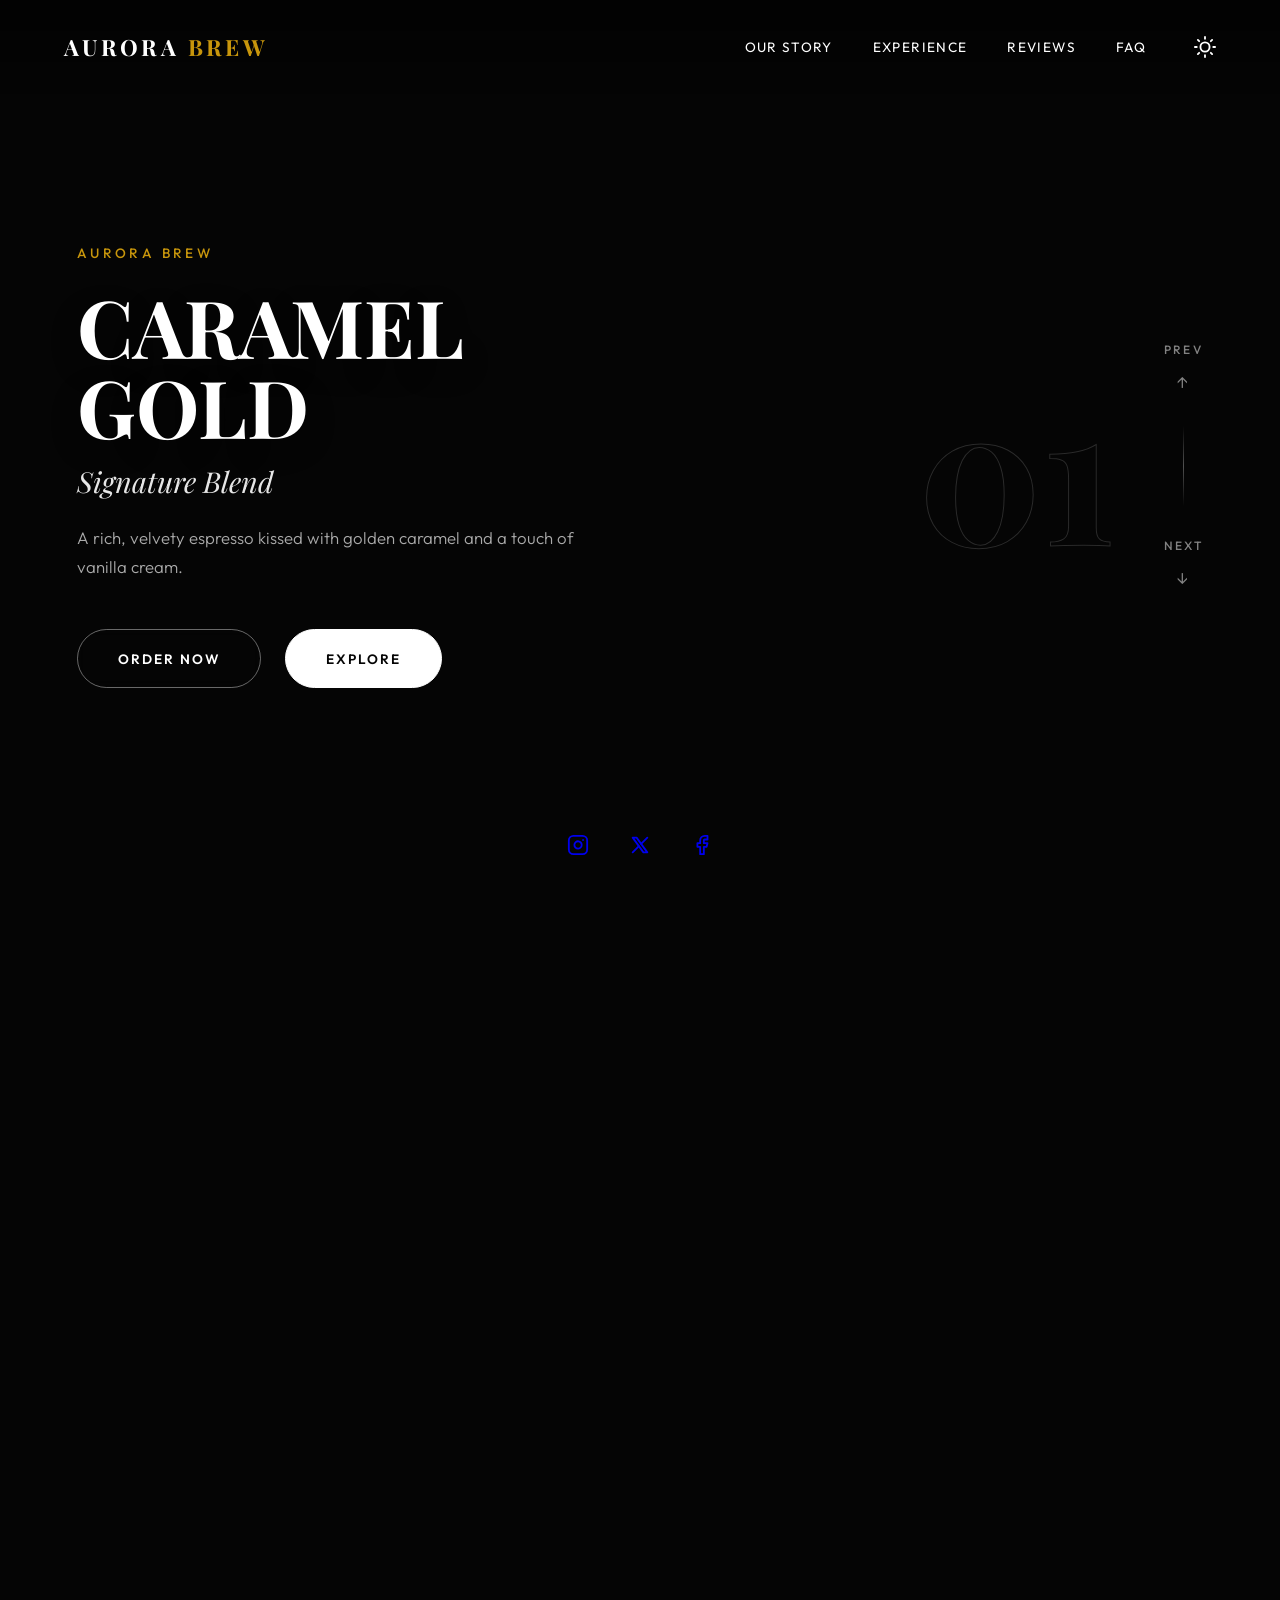
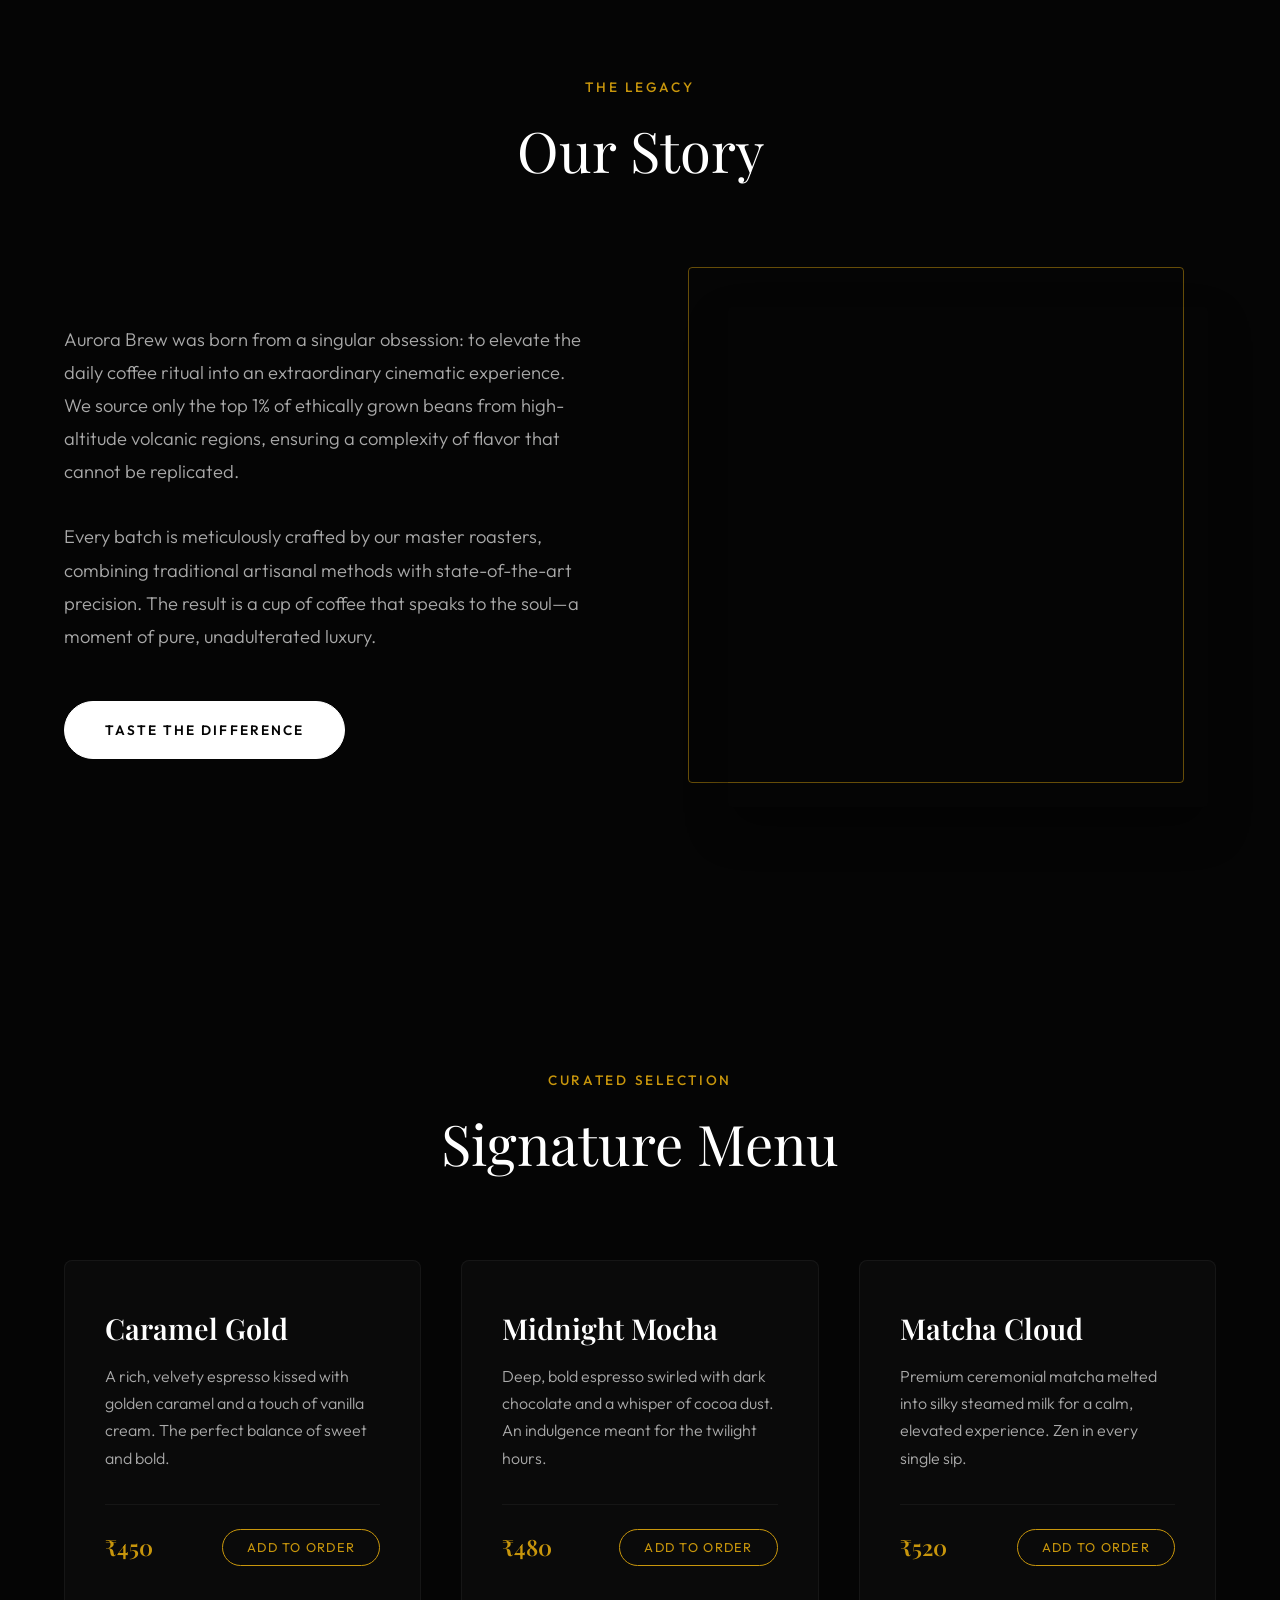
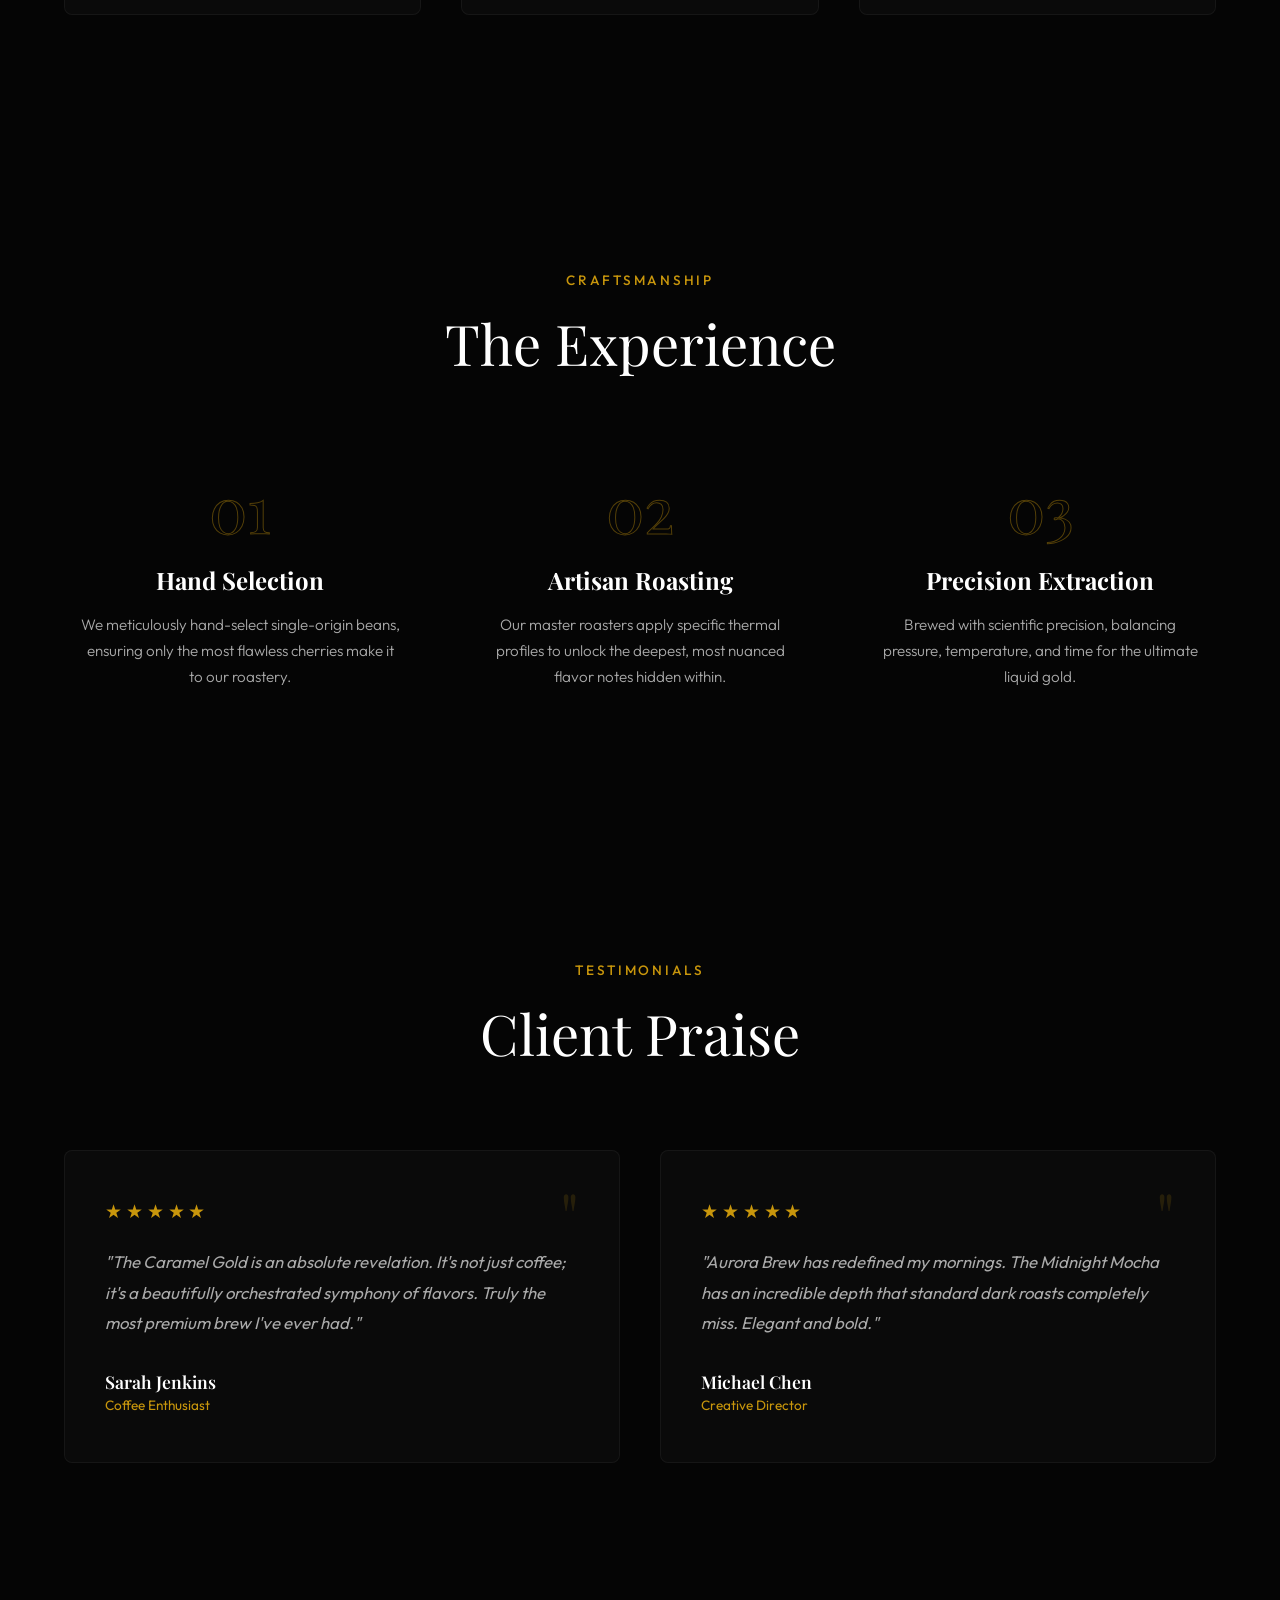
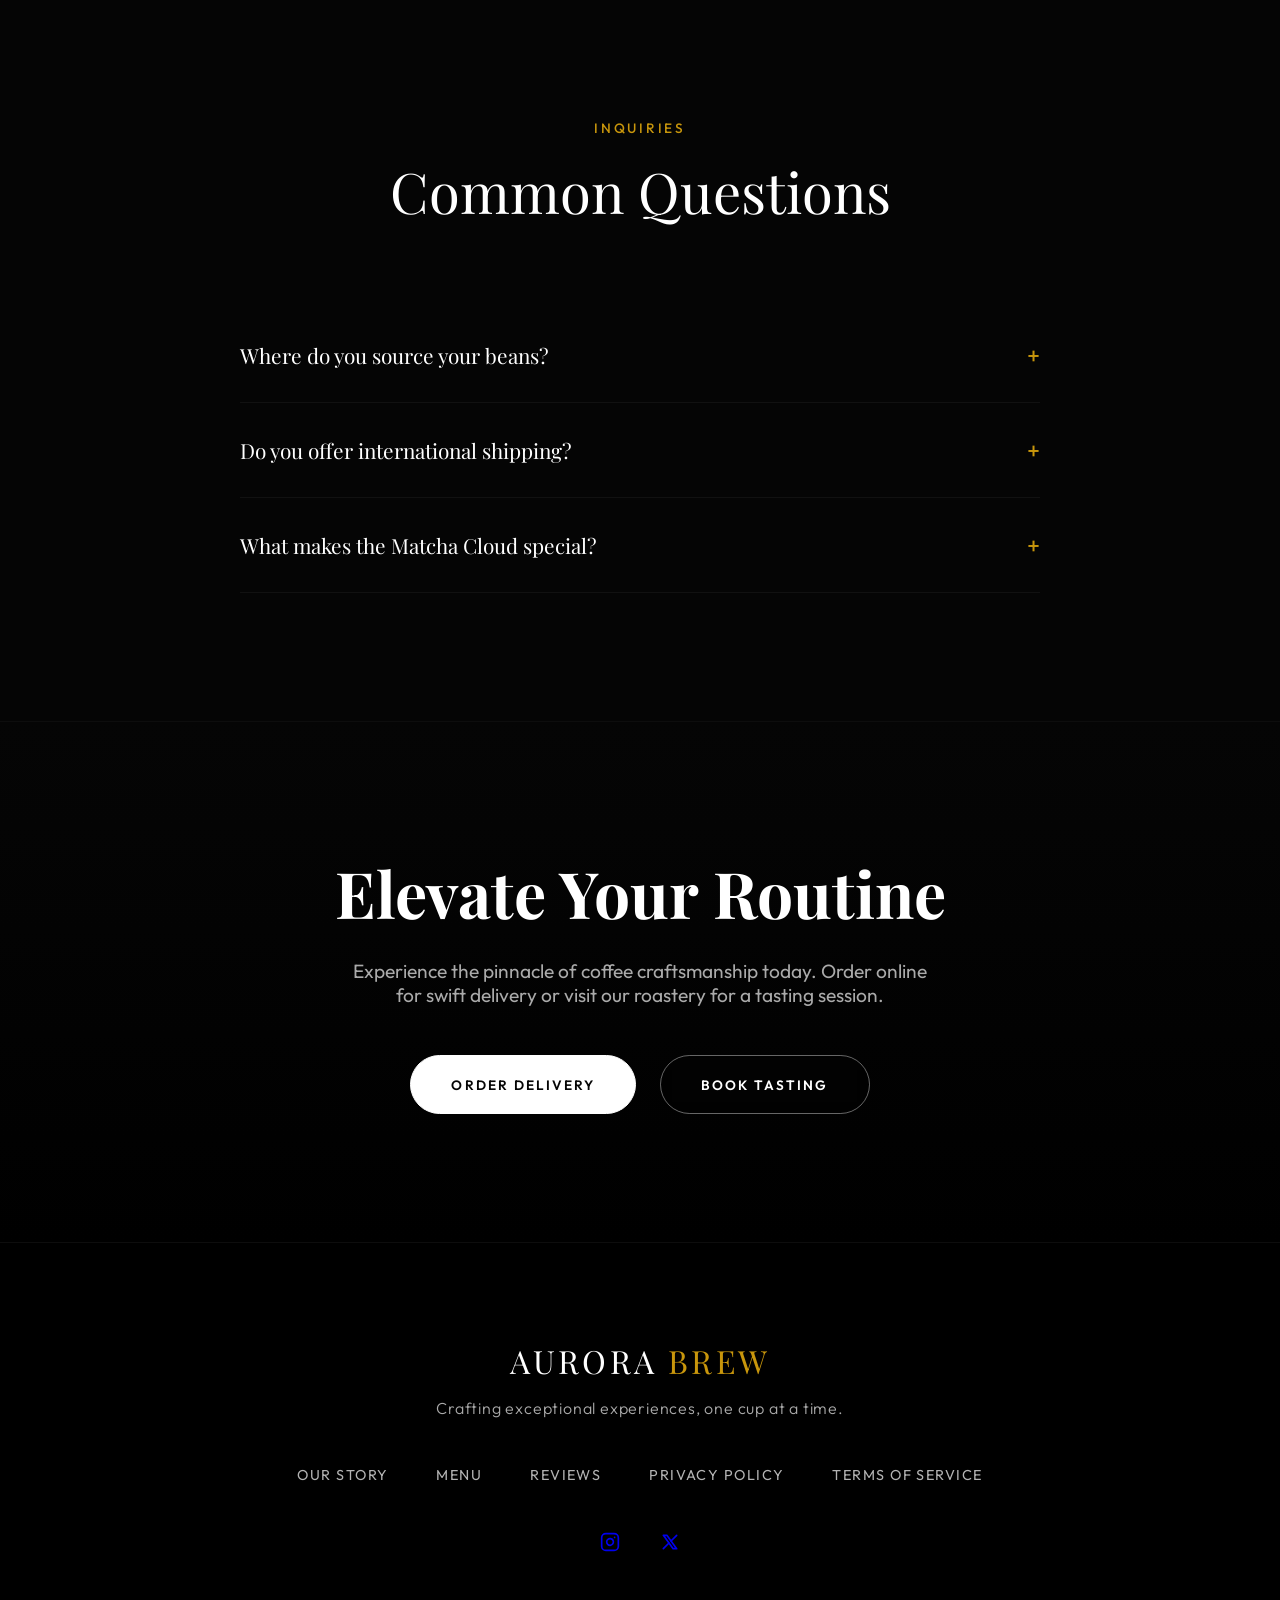
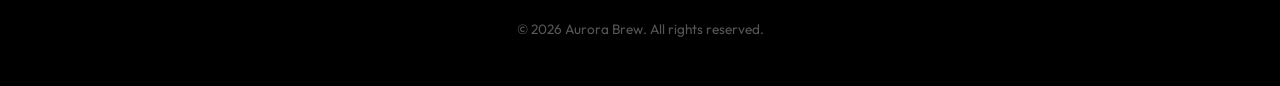
==== index.html @ be86bf13 "Add files via upload" ====
<!DOCTYPE html>
<html lang="en">

<head>
    <meta charset="UTF-8">
    <meta name="viewport" content="width=device-width, initial-scale=1.0">
    <title>Aurora Brew | Premium Coffee Experience</title>
    <!-- Modern Premium Fonts -->
    <link
        href="https://fonts.googleapis.com/css2?family=Outfit:wght@300;400;500;600&family=Playfair+Display:ital,wght@0,400;0,600;0,700;1,400&display=swap"
        rel="stylesheet">

    <style>
        :root {
            --gold: #C8960C;
            --gold-light: #E6B94A;
            --gold-gradient: linear-gradient(135deg, var(--gold-light), var(--gold));
            --bg-dark: #050505;
            --bg-card: #0a0a0a;
            --text-main: #ffffff;
            --text-muted: #aaaaaa;
            --font-heading: 'Playfair Display', serif;
            --font-body: 'Outfit', sans-serif;
            --glass-bg: rgba(10, 10, 10, 0.6);
            --glass-border: rgba(255, 255, 255, 0.05);
        }

        body.light-mode {
            --bg-dark: #fafafa;
            --bg-card: #ffffff;
            --text-main: #111111;
            --text-muted: #555555;
            --glass-bg: rgba(255, 255, 255, 0.8);
            --glass-border: rgba(0, 0, 0, 0.05);
        }

        * {
            margin: 0;
            padding: 0;
            box-sizing: border-box;
        }

        html {
            scroll-behavior: smooth;
        }

        body {
            background-color: var(--bg-dark);
            color: var(--text-main);
            font-family: var(--font-body);
            overflow-x: hidden;
            transition: background-color 0.5s ease, color 0.5s ease;
        }

        ::selection {
            background: var(--gold);
            color: #000;
        }

        /* Preloader */
        #preloader {
            position: fixed;
            inset: 0;
            background: var(--bg-dark);
            z-index: 9999;
            display: flex;
            align-items: center;
            justify-content: center;
            flex-direction: column;
            transition: opacity 0.8s ease, visibility 0.8s;
        }

        #preloader.hide {
            opacity: 0;
            visibility: hidden;
        }

        .loader-brand {
            font-family: var(--font-heading);
            font-size: 2.5rem;
            letter-spacing: 0.2em;
            margin-bottom: 2rem;
            color: var(--text-main);
            text-transform: uppercase;
        }

        .loader-brand span {
            color: var(--gold);
        }

        .loader-bar-container {
            width: 250px;
            height: 2px;
            background: rgba(255, 255, 255, 0.1);
            border-radius: 2px;
            overflow: hidden;
        }

        body.light-mode .loader-bar-container {
            background: rgba(0, 0, 0, 0.1);
        }

        #loader-bar {
            height: 100%;
            width: 0%;
            background: var(--gold-gradient);
            transition: width 0.1s linear;
        }

        #loader-text {
            margin-top: 1.5rem;
            font-size: 0.85rem;
            color: var(--text-muted);
            letter-spacing: 0.1em;
            text-transform: uppercase;
            font-weight: 500;
        }

        /* Navbar */
        .navbar {
            position: fixed;
            top: 0;
            left: 0;
            width: 100%;
            display: flex;
            justify-content: space-between;
            align-items: center;
            padding: 2rem 5%;
            z-index: 100;
            background: linear-gradient(to bottom, rgba(0, 0, 0, 0.6), transparent);
            transition: all 0.4s ease;
        }

        .navbar.scrolled {
            background: var(--glass-bg);
            backdrop-filter: blur(12px);
            -webkit-backdrop-filter: blur(12px);
            padding: 1.2rem 5%;
            border-bottom: 1px solid var(--glass-border);
        }

        .nav-brand {
            font-family: var(--font-heading);
            font-weight: 700;
            font-size: 1.4rem;
            letter-spacing: 0.15em;
            color: var(--text-main);
            text-decoration: none;
        }

        .nav-brand span {
            color: var(--gold);
        }

        .nav-right {
            display: flex;
            align-items: center;
            gap: 3rem;
        }

        .nav-links {
            display: flex;
            gap: 2.5rem;
        }

        .nav-links a {
            color: var(--text-main);
            text-decoration: none;
            font-size: 0.85rem;
            font-weight: 400;
            letter-spacing: 0.1em;
            position: relative;
            text-transform: uppercase;
            transition: color 0.3s ease;
        }

        .nav-links a:hover,
        .nav-links a.active {
            color: var(--gold);
        }

        .nav-links a.active::after {
            content: '';
            position: absolute;
            bottom: -6px;
            left: 0;
            width: 100%;
            height: 1px;
            background: var(--gold);
            transform: scaleX(1);
            transform-origin: left;
        }

        .theme-toggle {
            background: none;
            border: none;
            color: var(--text-main);
            cursor: pointer;
            display: flex;
            align-items: center;
            justify-content: center;
            transition: color 0.3s ease;
        }

        .theme-toggle:hover {
            color: var(--gold);
        }

        /* Hero Section */
        #hero-container {
            height: 350vh;
            position: relative;
        }

        .sticky-hero {
            position: sticky;
            top: 0;
            height: 100vh;
            width: 100vw;
            overflow: hidden;
            background: var(--bg-dark);
        }

        #hero-canvas {
            position: absolute;
            top: 0;
            left: 0;
            width: 100%;
            height: 100%;
            object-fit: cover;
            z-index: 1;
            opacity: 0.8;
            transition: opacity 0.5s ease;
        }

        body.light-mode #hero-canvas {
            opacity: 0.9;
            mix-blend-mode: multiply;
        }

        .hero-overlay {
            position: absolute;
            inset: 0;
            z-index: 2;
            display: flex;
            justify-content: space-between;
            padding: 0 6%;
            pointer-events: none;
        }

        .hero-overlay>* {
            pointer-events: auto;
        }

        /* Hero Text (Left) */
        .hero-left {
            display: flex;
            flex-direction: column;
            justify-content: center;
            max-width: 500px;
            transition: opacity 0.5s ease, transform 0.5s ease;
            margin-top: 2rem;
        }

        .hero-left.fade-out {
            opacity: 0;
            transform: translateX(-20px);
        }

        .brand-small {
            font-family: var(--font-body);
            font-size: 0.85rem;
            font-weight: 500;
            letter-spacing: 0.25em;
            color: var(--gold);
            margin-bottom: 1.5rem;
            text-transform: uppercase;
        }

        .hero-left h1 {
            font-family: var(--font-heading);
            font-size: 5rem;
            font-weight: 700;
            line-height: 1;
            margin: 0 0 1rem 0;
            text-transform: uppercase;
            color: var(--text-main);
            text-shadow: 0 10px 30px rgba(0, 0, 0, 0.3);
        }

        .hero-left h3 {
            font-family: var(--font-heading);
            font-style: italic;
            font-size: 1.8rem;
            font-weight: 400;
            color: var(--text-main);
            opacity: 0.9;
            margin: 0 0 1.5rem 0;
        }

        .hero-left p {
            font-size: 1.05rem;
            line-height: 1.7;
            color: var(--text-muted);
            margin: 0 0 3rem 0;
            font-weight: 300;
        }

        .cta-group {
            display: flex;
            gap: 1.5rem;
        }

        .btn {
            padding: 1.2rem 2.5rem;
            border-radius: 50px;
            font-family: var(--font-body);
            font-weight: 600;
            font-size: 0.85rem;
            letter-spacing: 0.15em;
            cursor: pointer;
            transition: all 0.4s cubic-bezier(0.165, 0.84, 0.44, 1);
            text-transform: uppercase;
            text-decoration: none;
            display: inline-block;
            text-align: center;
        }

        .btn-primary {
            background: transparent;
            color: var(--text-main);
            border: 1px solid rgba(255, 255, 255, 0.4);
            backdrop-filter: blur(5px);
        }

        body.light-mode .btn-primary {
            border-color: rgba(0, 0, 0, 0.4);
        }

        .btn-primary:hover {
            background: var(--text-main);
            color: var(--bg-dark);
            transform: translateY(-3px);
            box-shadow: 0 10px 20px rgba(0, 0, 0, 0.1);
        }

        .btn-secondary {
            background: var(--text-main);
            color: var(--bg-dark);
            border: 1px solid var(--text-main);
        }

        .btn-secondary:hover {
            background: var(--gold);
            color: #fff;
            border-color: var(--gold);
            transform: translateY(-3px);
            box-shadow: 0 10px 20px rgba(200, 150, 12, 0.3);
        }

        /* Hero Navigation (Right) */
        .hero-right {
            display: flex;
            align-items: center;
            gap: 3rem;
            margin-top: 2rem;
        }

        .nav-number {
            font-family: var(--font-heading);
            font-size: 12rem;
            font-weight: 700;
            color: transparent;
            -webkit-text-stroke: 1px rgba(255, 255, 255, 0.15);
            transition: opacity 0.5s ease, transform 0.5s ease;
            line-height: 1;
        }

        body.light-mode .nav-number {
            -webkit-text-stroke: 1px rgba(0, 0, 0, 0.1);
        }

        .nav-number.fade-out {
            opacity: 0;
            transform: translateY(-20px);
        }

        .nav-controls {
            display: flex;
            flex-direction: column;
            align-items: center;
            gap: 2rem;
            position: relative;
        }

        .nav-btn {
            background: transparent;
            border: none;
            color: var(--text-main);
            font-family: var(--font-body);
            font-size: 0.75rem;
            font-weight: 500;
            letter-spacing: 0.2em;
            cursor: pointer;
            display: flex;
            flex-direction: column;
            align-items: center;
            gap: 0.8rem;
            transition: all 0.3s;
            opacity: 0.5;
            text-transform: uppercase;
        }

        .nav-btn:hover {
            color: var(--gold);
            opacity: 1;
            transform: scale(1.05);
        }

        .nav-btn span {
            font-size: 1.2rem;
            font-weight: 300;
        }

        .nav-divider {
            width: 1px;
            height: 80px;
            background: linear-gradient(to bottom, transparent, rgba(255, 255, 255, 0.3), transparent);
        }

        body.light-mode .nav-divider {
            background: linear-gradient(to bottom, transparent, rgba(0, 0, 0, 0.2), transparent);
        }

        #variant-loader {
            position: absolute;
            right: -40px;
            top: 50%;
            transform: translateY(-50%);
            display: none;
        }

        .spinner {
            width: 18px;
            height: 18px;
            border: 2px solid rgba(200, 150, 12, 0.2);
            border-top-color: var(--gold);
            border-radius: 50%;
            animation: spin 0.8s linear infinite;
        }

        @keyframes spin {
            100% {
                transform: rotate(360deg);
            }
        }

        /* Social Icons (Bottom) */
        .hero-bottom {
            position: absolute;
            bottom: 2.5rem;
            left: 50%;
            transform: translateX(-50%);
            display: flex;
            gap: 2.5rem;
        }

        .social-icons a {
            color: var(--text-main);
            opacity: 0.4;
            transition: all 0.3s ease;
            display: flex;
            align-items: center;
            justify-content: center;
        }

        .social-icons a:hover {
            color: var(--gold);
            opacity: 1;
            transform: translateY(-3px);
        }

        /* Below Hero Sections */
        .section {
            padding: 8rem 5%;
            max-width: 1400px;
            margin: 0 auto;
            position: relative;
        }

        .section-header {
            text-align: center;
            margin-bottom: 5rem;
        }

        .section-subtitle {
            font-size: 0.85rem;
            color: var(--gold);
            letter-spacing: 0.2em;
            text-transform: uppercase;
            margin-bottom: 1rem;
            font-weight: 500;
        }

        .section-title {
            font-family: var(--font-heading);
            font-size: 3.5rem;
            color: var(--text-main);
            font-weight: 400;
        }

        /* Animations */
        .animate-up {
            opacity: 0;
            transform: translateY(40px);
            transition: opacity 0.8s cubic-bezier(0.165, 0.84, 0.44, 1), transform 0.8s cubic-bezier(0.165, 0.84, 0.44, 1);
        }

        .animate-up.visible {
            opacity: 1;
            transform: translateY(0);
        }

        .delay-1 {
            transition-delay: 0.1s;
        }

        .delay-2 {
            transition-delay: 0.2s;
        }

        .delay-3 {
            transition-delay: 0.3s;
        }

        /* Our Story */
        .story-container {
            display: grid;
            grid-template-columns: 1fr 1fr;
            gap: 6rem;
            align-items: center;
        }

        .story-text p {
            font-size: 1.15rem;
            line-height: 1.8;
            color: var(--text-muted);
            margin-bottom: 2rem;
            font-weight: 300;
        }

        .story-image-wrap {
            position: relative;
            border-radius: 4px;
            padding: 1.5rem;
        }

        .story-image-wrap::before {
            content: '';
            position: absolute;
            top: 0;
            left: 0;
            right: 2rem;
            bottom: 2rem;
            border: 1px solid var(--gold);
            border-radius: 4px;
            z-index: 0;
            opacity: 0.5;
        }

        .story-image {
            width: 100%;
            height: 500px;
            background: url('https://images.unsplash.com/photo-1497935586351-b67a49e012bf?ixlib=rb-4.0.3&auto=format&fit=crop&w=800&q=80') center/cover;
            border-radius: 4px;
            position: relative;
            z-index: 1;
            box-shadow: 0 20px 40px rgba(0, 0, 0, 0.4);
            transform: translate(1rem, 1rem);
        }

        /* Signature Menu */
        .menu-grid {
            display: grid;
            grid-template-columns: repeat(auto-fit, minmax(350px, 1fr));
            gap: 2.5rem;
        }

        .menu-card {
            background: var(--bg-card);
            padding: 3rem 2.5rem;
            border-radius: 8px;
            border: 1px solid var(--glass-border);
            transition: all 0.4s ease;
            position: relative;
            overflow: hidden;
        }

        .menu-card::before {
            content: '';
            position: absolute;
            top: 0;
            left: 0;
            width: 100%;
            height: 3px;
            background: var(--gold-gradient);
            transform: scaleX(0);
            transform-origin: left;
            transition: transform 0.4s ease;
        }

        .menu-card:hover {
            transform: translateY(-10px);
            box-shadow: 0 20px 40px rgba(0, 0, 0, 0.2);
            border-color: rgba(200, 150, 12, 0.2);
        }

        body.light-mode .menu-card:hover {
            box-shadow: 0 20px 40px rgba(0, 0, 0, 0.05);
        }

        .menu-card:hover::before {
            transform: scaleX(1);
        }

        .menu-name {
            font-family: var(--font-heading);
            font-size: 1.8rem;
            color: var(--text-main);
            margin-bottom: 1rem;
            font-weight: 600;
        }

        .menu-desc {
            font-size: 1rem;
            color: var(--text-muted);
            margin-bottom: 2rem;
            line-height: 1.7;
            font-weight: 300;
        }

        .menu-bottom {
            display: flex;
            justify-content: space-between;
            align-items: center;
            border-top: 1px solid var(--glass-border);
            padding-top: 1.5rem;
        }

        .menu-price {
            color: var(--gold);
            font-weight: 600;
            font-size: 1.4rem;
            font-family: var(--font-heading);
        }

        .btn-sm {
            background: transparent;
            border: 1px solid var(--gold);
            color: var(--gold);
            padding: 0.6rem 1.5rem;
            border-radius: 50px;
            cursor: pointer;
            transition: all 0.3s;
            font-family: var(--font-body);
            font-size: 0.8rem;
            text-transform: uppercase;
            letter-spacing: 0.1em;
        }

        .btn-sm:hover {
            background: var(--gold);
            color: #fff;
        }

        /* The Experience */
        .process-steps {
            display: grid;
            grid-template-columns: repeat(3, 1fr);
            gap: 3rem;
            position: relative;
        }

        .process-steps::after {
            content: '';
            position: absolute;
            top: 3rem;
            left: 10%;
            right: 10%;
            height: 1px;
            background: dashed 1px var(--glass-border);
            z-index: 0;
        }

        .step {
            text-align: center;
            position: relative;
            z-index: 1;
            background: var(--bg-dark);
            padding: 1rem;
        }

        .step-number {
            font-family: var(--font-heading);
            font-size: 4rem;
            color: transparent;
            -webkit-text-stroke: 1px var(--gold);
            opacity: 0.4;
            margin-bottom: 1.5rem;
            line-height: 1;
        }

        .step-title {
            font-family: var(--font-heading);
            font-size: 1.5rem;
            margin-bottom: 1rem;
            color: var(--text-main);
        }

        .step-desc {
            color: var(--text-muted);
            line-height: 1.7;
            font-size: 0.95rem;
            font-weight: 300;
        }

        /* Reviews */
        .reviews-grid {
            display: grid;
            grid-template-columns: repeat(auto-fit, minmax(300px, 1fr));
            gap: 2.5rem;
        }

        .review-card {
            background: var(--bg-card);
            padding: 3rem 2.5rem;
            border-radius: 8px;
            border: 1px solid var(--glass-border);
            position: relative;
        }

        .quote-icon {
            position: absolute;
            top: 2rem;
            right: 2.5rem;
            font-family: var(--font-heading);
            font-size: 4rem;
            color: var(--gold);
            opacity: 0.15;
            line-height: 1;
        }

        .stars {
            color: var(--gold);
            margin-bottom: 1.5rem;
            font-size: 1.2rem;
            letter-spacing: 0.2em;
        }

        .review-text {
            font-style: italic;
            color: var(--text-muted);
            margin-bottom: 2rem;
            line-height: 1.8;
            font-size: 1.05rem;
        }

        .review-author {
            font-family: var(--font-heading);
            font-weight: 600;
            font-size: 1.1rem;
            color: var(--text-main);
        }

        .review-role {
            font-size: 0.85rem;
            color: var(--gold);
            margin-top: 0.2rem;
        }

        /* FAQ */
        .faq-container {
            max-width: 800px;
            margin: 0 auto;
        }

        .faq-item {
            border-bottom: 1px solid var(--glass-border);
            padding: 2rem 0;
        }

        .faq-q {
            font-family: var(--font-heading);
            font-weight: 400;
            font-size: 1.3rem;
            cursor: pointer;
            display: flex;
            justify-content: space-between;
            align-items: center;
            color: var(--text-main);
            transition: color 0.3s;
        }

        .faq-q:hover {
            color: var(--gold);
        }

        .faq-q::after {
            content: '+';
            color: var(--gold);
            font-size: 1.5rem;
            font-family: var(--font-body);
            transition: transform 0.3s ease;
        }

        .faq-item.active .faq-q::after {
            transform: rotate(45deg);
        }

        .faq-a {
            color: var(--text-muted);
            line-height: 1.8;
            margin-top: 1.5rem;
            font-weight: 300;
            display: none;
            font-size: 1.05rem;
        }

        /* Final CTA */
        .final-cta {
            text-align: center;
            padding: 8rem 5%;
            background: linear-gradient(to bottom, var(--bg-dark), #000000);
            border-top: 1px solid var(--glass-border);
        }

        body.light-mode .final-cta {
            background: linear-gradient(to bottom, var(--bg-dark), #ebebeb);
        }

        .final-cta h2 {
            font-family: var(--font-heading);
            font-size: 4rem;
            margin-bottom: 1.5rem;
            color: var(--text-main);
        }

        .final-cta p {
            color: var(--text-muted);
            font-size: 1.2rem;
            margin-bottom: 3rem;
            max-width: 600px;
            margin-left: auto;
            margin-right: auto;
        }

        /* Footer */
        footer {
            background: #000000;
            padding: 6rem 5% 3rem;
            text-align: center;
            border-top: 1px solid var(--glass-border);
        }

        body.light-mode footer {
            background: #ffffff;
        }

        .footer-logo {
            font-family: var(--font-heading);
            font-size: 2rem;
            color: var(--text-main);
            margin-bottom: 1rem;
            letter-spacing: 0.1em;
            text-transform: uppercase;
        }

        .footer-logo span {
            color: var(--gold);
        }

        .footer-tagline {
            color: var(--text-muted);
            margin-bottom: 3rem;
            font-weight: 300;
            letter-spacing: 0.05em;
        }

        .footer-links {
            display: flex;
            justify-content: center;
            gap: 3rem;
            margin-bottom: 3rem;
            flex-wrap: wrap;
        }

        .footer-links a {
            color: var(--text-main);
            text-decoration: none;
            font-size: 0.9rem;
            opacity: 0.7;
            transition: all 0.3s;
            text-transform: uppercase;
            letter-spacing: 0.1em;
        }

        .footer-links a:hover {
            opacity: 1;
            color: var(--gold);
        }

        .copyright {
            color: var(--text-muted);
            font-size: 0.85rem;
            margin-top: 4rem;
            opacity: 0.5;
        }

        /* Mobile Responsive */
        @media (max-width: 1024px) {
            .hero-left h1 {
                font-size: 4rem;
            }

            .nav-number {
                font-size: 8rem;
            }

            .story-container {
                gap: 3rem;
            }

            .process-steps {
                grid-template-columns: 1fr;
                gap: 4rem;
            }

            .process-steps::after {
                display: none;
            }
        }

        @media (max-width: 768px) {
            .navbar {
                padding: 1.5rem 5%;
            }

            .nav-links {
                display: none;
            }

            .hero-overlay {
                flex-direction: column;
                justify-content: center;
                padding-top: 5rem;
            }

            .hero-left {
                margin-top: 0;
                text-align: center;
                align-items: center;
            }

            .hero-left h1 {
                font-size: 3rem;
            }

            .hero-left h3 {
                font-size: 1.4rem;
            }

            .hero-right {
                position: absolute;
                right: 5%;
                top: 50%;
                transform: translateY(-50%);
                flex-direction: column;
                gap: 1rem;
            }

            .nav-number {
                font-size: 4rem;
            }

            .nav-divider {
                height: 40px;
            }

            .hero-bottom {
                display: none;
            }

            /* Hide social on hero mobile for space */

            .section {
                padding: 5rem 5%;
            }

            .section-title {
                font-size: 2.5rem;
            }

            .story-container {
                grid-template-columns: 1fr;
            }

            .story-image {
                height: 350px;
            }

            .final-cta h2 {
                font-size: 2.5rem;
            }
        }
    </style>
</head>

<body>

    <!-- Preloader -->
    <div id="preloader">
        <h1 class="loader-brand">AURORA <span>BREW</span></h1>
        <div class="loader-bar-container">
            <div id="loader-bar"></div>
        </div>
        <div id="loader-text">Loading 0%</div>
    </div>

    <!-- Navbar -->
    <nav class="navbar">
        <a href="#" class="nav-brand">AURORA <span>BREW</span></a>
        <div class="nav-right">
            <div class="nav-links">
                <a href="#story">Our Story</a>
                <a href="#menu">Experience</a>
                <a href="#reviews">Reviews</a>
                <a href="#faq">FAQ</a>
            </div>
            <button id="theme-toggle" class="theme-toggle" aria-label="Toggle Theme">
                <!-- Sun Icon Default -->
                <svg viewBox="0 0 24 24" width="22" height="22" stroke="currentColor" stroke-width="2" fill="none"
                    stroke-linecap="round" stroke-linejoin="round">
                    <circle cx="12" cy="12" r="5"></circle>
                    <line x1="12" y1="1" x2="12" y2="3"></line>
                    <line x1="12" y1="21" x2="12" y2="23"></line>
                    <line x1="4.22" y1="4.22" x2="5.64" y2="5.64"></line>
                    <line x1="18.36" y1="18.36" x2="19.78" y2="19.78"></line>
                    <line x1="1" y1="12" x2="3" y2="12"></line>
                    <line x1="21" y1="12" x2="23" y2="12"></line>
                    <line x1="4.22" y1="19.78" x2="5.64" y2="18.36"></line>
                    <line x1="18.36" y1="5.64" x2="19.78" y2="4.22"></line>
                </svg>
            </button>
        </div>
    </nav>

    <!-- Hero Section -->
    <section id="hero-container">
        <div class="sticky-hero">
            <canvas id="hero-canvas"></canvas>

            <div class="hero-overlay">
                <!-- Left Side Content -->
                <div class="hero-left">
                    <div class="brand-small">Aurora Brew</div>
                    <h1 id="variant-name">CARAMEL GOLD</h1>
                    <h3 id="variant-subtitle">Signature Blend</h3>
                    <p id="variant-desc">A rich, velvety espresso kissed with golden caramel and a touch of vanilla
                        cream.</p>
                    <div class="cta-group">
                        <a href="#menu" class="btn btn-primary">Order Now</a>
                        <a href="#story" class="btn btn-secondary">Explore</a>
                    </div>
                </div>

                <!-- Right Side Navigation -->
                <div class="hero-right">
                    <div class="nav-number" id="variant-number">01</div>
                    <div class="nav-controls">
                        <button id="prev-btn" class="nav-btn">PREV <span>↑</span></button>
                        <div class="nav-divider"></div>
                        <button id="next-btn" class="nav-btn">NEXT <span>↓</span></button>

                        <div id="variant-loader">
                            <div class="spinner"></div>
                        </div>
                    </div>
                </div>

                <!-- Bottom Social Icons -->
                <div class="hero-bottom">
                    <a href="#" aria-label="Instagram">
                        <svg viewBox="0 0 24 24" width="22" height="22" stroke="currentColor" stroke-width="2"
                            fill="none" stroke-linecap="round" stroke-linejoin="round">
                            <rect x="2" y="2" width="20" height="20" rx="5" ry="5"></rect>
                            <path d="M16 11.37A4 4 0 1 1 12.63 8 4 4 0 0 1 16 11.37z"></path>
                            <line x1="17.5" y1="6.5" x2="17.51" y2="6.5"></line>
                        </svg>
                    </a>
                    <a href="#" aria-label="X (Twitter)">
                        <svg viewBox="0 0 24 24" width="22" height="22" stroke="currentColor" stroke-width="2"
                            fill="none" stroke-linecap="round" stroke-linejoin="round">
                            <path d="M4 4l11.733 16h4.267l-11.733 -16z"></path>
                            <path d="M4 20l6.768 -6.768m2.46 -2.46l6.772 -6.772"></path>
                        </svg>
                    </a>
                    <a href="#" aria-label="Facebook">
                        <svg viewBox="0 0 24 24" width="22" height="22" stroke="currentColor" stroke-width="2"
                            fill="none" stroke-linecap="round" stroke-linejoin="round">
                            <path d="M18 2h-3a5 5 0 0 0-5 5v3H7v4h3v8h4v-8h3l1-4h-4V7a1 1 0 0 1 1-1h3z"></path>
                        </svg>
                    </a>
                </div>
            </div>
        </div>
    </section>

    <!-- Our Story -->
    <section id="story" class="section">
        <div class="section-header animate-up">
            <div class="section-subtitle">The Legacy</div>
            <h2 class="section-title">Our Story</h2>
        </div>
        <div class="story-container">
            <div class="story-text animate-up delay-1">
                <p>Aurora Brew was born from a singular obsession: to elevate the daily coffee ritual into an
                    extraordinary cinematic experience. We source only the top 1% of ethically grown beans from
                    high-altitude volcanic regions, ensuring a complexity of flavor that cannot be replicated.</p>
                <p>Every batch is meticulously crafted by our master roasters, combining traditional artisanal methods
                    with state-of-the-art precision. The result is a cup of coffee that speaks to the soul—a moment of
                    pure, unadulterated luxury.</p>
                <a href="#menu" class="btn btn-secondary" style="margin-top: 1rem;">Taste The Difference</a>
            </div>
            <div class="story-image-wrap animate-up delay-2">
                <div class="story-image"></div>
            </div>
        </div>
    </section>

    <!-- Signature Menu -->
    <section id="menu" class="section">
        <div class="section-header animate-up">
            <div class="section-subtitle">Curated Selection</div>
            <h2 class="section-title">Signature Menu</h2>
        </div>
        <div class="menu-grid">
            <div class="menu-card animate-up delay-1">
                <div class="menu-name">Caramel Gold</div>
                <p class="menu-desc">A rich, velvety espresso kissed with golden caramel and a touch of vanilla cream.
                    The perfect balance of sweet and bold.</p>
                <div class="menu-bottom">
                    <span class="menu-price">₹450</span>
                    <button class="btn-sm">Add to Order</button>
                </div>
            </div>
            <div class="menu-card animate-up delay-2">
                <div class="menu-name">Midnight Mocha</div>
                <p class="menu-desc">Deep, bold espresso swirled with dark chocolate and a whisper of cocoa dust. An
                    indulgence meant for the twilight hours.</p>
                <div class="menu-bottom">
                    <span class="menu-price">₹480</span>
                    <button class="btn-sm">Add to Order</button>
                </div>
            </div>
            <div class="menu-card animate-up delay-3">
                <div class="menu-name">Matcha Cloud</div>
                <p class="menu-desc">Premium ceremonial matcha melted into silky steamed milk for a calm, elevated
                    experience. Zen in every single sip.</p>
                <div class="menu-bottom">
                    <span class="menu-price">₹520</span>
                    <button class="btn-sm">Add to Order</button>
                </div>
            </div>
        </div>
    </section>

    <!-- The Experience -->
    <section class="section">
        <div class="section-header animate-up">
            <div class="section-subtitle">Craftsmanship</div>
            <h2 class="section-title">The Experience</h2>
        </div>
        <div class="process-steps">
            <div class="step animate-up delay-1">
                <div class="step-number">01</div>
                <h3 class="step-title">Hand Selection</h3>
                <p class="step-desc">We meticulously hand-select single-origin beans, ensuring only the most flawless
                    cherries make it to our roastery.</p>
            </div>
            <div class="step animate-up delay-2">
                <div class="step-number">02</div>
                <h3 class="step-title">Artisan Roasting</h3>
                <p class="step-desc">Our master roasters apply specific thermal profiles to unlock the deepest, most
                    nuanced flavor notes hidden within.</p>
            </div>
            <div class="step animate-up delay-3">
                <div class="step-number">03</div>
                <h3 class="step-title">Precision Extraction</h3>
                <p class="step-desc">Brewed with scientific precision, balancing pressure, temperature, and time for the
                    ultimate liquid gold.</p>
            </div>
        </div>
    </section>

    <!-- Reviews -->
    <section id="reviews" class="section">
        <div class="section-header animate-up">
            <div class="section-subtitle">Testimonials</div>
            <h2 class="section-title">Client Praise</h2>
        </div>
        <div class="reviews-grid">
            <div class="review-card animate-up delay-1">
                <div class="quote-icon">"</div>
                <div class="stars">★★★★★</div>
                <p class="review-text">"The Caramel Gold is an absolute revelation. It's not just coffee; it's a
                    beautifully orchestrated symphony of flavors. Truly the most premium brew I've ever had."</p>
                <div class="review-author">Sarah Jenkins</div>
                <div class="review-role">Coffee Enthusiast</div>
            </div>
            <div class="review-card animate-up delay-2">
                <div class="quote-icon">"</div>
                <div class="stars">★★★★★</div>
                <p class="review-text">"Aurora Brew has redefined my mornings. The Midnight Mocha has an incredible
                    depth that standard dark roasts completely miss. Elegant and bold."</p>
                <div class="review-author">Michael Chen</div>
                <div class="review-role">Creative Director</div>
            </div>
        </div>
    </section>

    <!-- FAQ -->
    <section id="faq" class="section">
        <div class="section-header animate-up">
            <div class="section-subtitle">Inquiries</div>
            <h2 class="section-title">Common Questions</h2>
        </div>
        <div class="faq-container animate-up delay-1">
            <div class="faq-item">
                <div class="faq-q">Where do you source your beans?</div>
                <div class="faq-a">We source exclusively from high-altitude, sustainable farms in Colombia, Ethiopia,
                    and Guatemala. We maintain direct trade relationships to ensure ethical practices.</div>
            </div>
            <div class="faq-item">
                <div class="faq-q">Do you offer international shipping?</div>
                <div class="faq-a">Currently, our premium whole bean selections can be shipped worldwide. However, our
                    signature crafted drinks are only available at our flagship locations.</div>
            </div>
            <div class="faq-item">
                <div class="faq-q">What makes the Matcha Cloud special?</div>
                <div class="faq-a">We use authentic ceremonial grade matcha imported directly from Uji, Japan, known for
                    its vibrant color, umami flavor, and lack of bitterness.</div>
            </div>
        </div>
    </section>

    <!-- Final CTA -->
    <section class="final-cta">
        <div class="animate-up">
            <h2>Elevate Your Routine</h2>
            <p>Experience the pinnacle of coffee craftsmanship today. Order online for swift delivery or visit our
                roastery for a tasting session.</p>
            <div class="cta-group" style="justify-content: center; margin-top: 2rem;">
                <a href="#menu" class="btn btn-secondary">Order Delivery</a>
                <a href="#" class="btn btn-primary">Book Tasting</a>
            </div>
        </div>
    </section>

    <!-- Footer -->
    <footer>
        <div class="footer-logo">AURORA <span>BREW</span></div>
        <div class="footer-tagline">Crafting exceptional experiences, one cup at a time.</div>
        <div class="footer-links">
            <a href="#story">Our Story</a>
            <a href="#menu">Menu</a>
            <a href="#reviews">Reviews</a>
            <a href="#">Privacy Policy</a>
            <a href="#">Terms of Service</a>
        </div>
        <div class="hero-bottom" style="position: static; transform: none; margin: 2rem auto; justify-content: center;">
            <a href="#" aria-label="Instagram"><svg viewBox="0 0 24 24" width="20" height="20" stroke="currentColor"
                    stroke-width="2" fill="none" stroke-linecap="round" stroke-linejoin="round">
                    <rect x="2" y="2" width="20" height="20" rx="5" ry="5"></rect>
                    <path d="M16 11.37A4 4 0 1 1 12.63 8 4 4 0 0 1 16 11.37z"></path>
                    <line x1="17.5" y1="6.5" x2="17.51" y2="6.5"></line>
                </svg></a>
            <a href="#" aria-label="X (Twitter)"><svg viewBox="0 0 24 24" width="20" height="20" stroke="currentColor"
                    stroke-width="2" fill="none" stroke-linecap="round" stroke-linejoin="round">
                    <path d="M4 4l11.733 16h4.267l-11.733 -16z"></path>
                    <path d="M4 20l6.768 -6.768m2.46 -2.46l6.772 -6.772"></path>
                </svg></a>
        </div>
        <div class="copyright">
            &copy; 2026 Aurora Brew. All rights reserved.
        </div>
    </footer>

    <script>
        // --- Configuration ---
        const variants = [
            {
                name: "CARAMEL GOLD",
                subtitle: "Signature Blend",
                description: "A rich, velvety espresso kissed with golden caramel and a touch of vanilla cream.",
                baseUrl: "https://jeedwvolkfxsekfuvzbt.supabase.co/storage/v1/object/public/caramel-gold/",
                frames: 200
            },
            {
                name: "MIDNIGHT MOCHA",
                subtitle: "Dark Indulgence",
                description: "Deep, bold espresso swirled with dark chocolate and a whisper of cocoa dust.",
                baseUrl: "https://jeedwvolkfxsekfuvzbt.supabase.co/storage/v1/object/public/midnight-mocha/",
                frames: 200
            },
            {
                name: "MATCHA CLOUD",
                subtitle: "Zen Reserve",
                description: "Premium ceremonial matcha melted into silky steamed milk for a calm, elevated experience.",
                baseUrl: "https://jeedwvolkfxsekfuvzbt.supabase.co/storage/v1/object/public/matcha-cloud/",
                frames: 200
            }
        ];

        let currentIndex = 0;
        let images = [];
        let isInitialLoad = true;

        const canvas = document.getElementById('hero-canvas');
        const ctx = canvas.getContext('2d');

        // --- Canvas Setup ---
        function resizeCanvas() {
            const dpr = window.devicePixelRatio || 1;
            canvas.width = window.innerWidth * dpr;
            canvas.height = window.innerHeight * dpr;
            drawFrame(getScrollProgress());
        }
        window.addEventListener('resize', resizeCanvas);

        // --- Parallax Logic ---
        function getScrollProgress() {
            const hero = document.getElementById('hero-container');
            const scrollY = window.scrollY;
            const maxScroll = hero.scrollHeight - window.innerHeight;
            let progress = scrollY / maxScroll;
            return Math.max(0, Math.min(1, progress));
        }

        function drawFrame(progress) {
            if (images.length === 0) return;
            const frameIndex = Math.floor(progress * (variants[currentIndex].frames - 1));
            const img = images[frameIndex];

            if (img && img.complete && img.naturalWidth > 0) {
                const canvasRatio = canvas.width / canvas.height;
                const imgRatio = img.width / img.height;
                let drawWidth, drawHeight, offsetX, offsetY;

                if (canvasRatio > imgRatio) {
                    drawWidth = canvas.width;
                    drawHeight = canvas.width / imgRatio;
                    offsetX = 0;
                    offsetY = (canvas.height - drawHeight) / 2;
                } else {
                    drawHeight = canvas.height;
                    drawWidth = canvas.height * imgRatio;
                    offsetY = 0;
                    offsetX = (canvas.width - drawWidth) / 2;
                }

                ctx.clearRect(0, 0, canvas.width, canvas.height);
                ctx.drawImage(img, offsetX, offsetY, drawWidth, drawHeight);
            }
        }

        window.addEventListener('scroll', () => {
            requestAnimationFrame(() => {
                drawFrame(getScrollProgress());
            });
        });

        // --- Preloader & Variant Switching ---
        async function loadVariant(index) {
            const variant = variants[index];

            if (!isInitialLoad) {
                document.getElementById('variant-loader').style.display = 'block';
                document.querySelector('.hero-left').classList.add('fade-out');
                document.querySelector('.nav-number').classList.add('fade-out');
            }

            return new Promise((resolve) => {
                let loaded = 0;
                let tempImages = [];

                for (let i = 0; i < variant.frames; i++) {
                    const img = new Image();
                    const padded = i.toString().padStart(3, '0');
                    img.src = `${variant.baseUrl}frame_${padded}_delay-0.04s.webp`;

                    const onImageLoadOrError = () => {
                        loaded++;
                        if (isInitialLoad) {
                            const percent = Math.floor((loaded / variant.frames) * 100);
                            document.getElementById('loader-bar').style.width = `${percent}%`;
                            document.getElementById('loader-text').textContent = `Loading ${percent}%`;
                        }
                        if (loaded === variant.frames) {
                            images = tempImages;
                            resolve();
                        }
                    };

                    img.onload = onImageLoadOrError;
                    img.onerror = onImageLoadOrError;
                    tempImages.push(img);
                }
            }).then(() => {
                currentIndex = index;

                setTimeout(() => {
                    document.getElementById('variant-name').textContent = variant.name;
                    document.getElementById('variant-subtitle').textContent = variant.subtitle;
                    document.getElementById('variant-desc').textContent = variant.description;
                    document.getElementById('variant-number').textContent = '0' + (currentIndex + 1);

                    if (isInitialLoad) {
                        document.getElementById('preloader').classList.add('hide');
                        isInitialLoad = false;
                        resizeCanvas();
                    } else {
                        document.getElementById('variant-loader').style.display = 'none';
                        document.querySelector('.hero-left').classList.remove('fade-out');
                        document.querySelector('.nav-number').classList.remove('fade-out');
                        drawFrame(getScrollProgress());
                    }
                }, 300);
            });
        }

        // Initialize First Variant
        loadVariant(0);

        // --- Navigation Controls ---
        document.getElementById('prev-btn').addEventListener('click', () => {
            const newIdx = (currentIndex - 1 + variants.length) % variants.length;
            loadVariant(newIdx);
        });

        document.getElementById('next-btn').addEventListener('click', () => {
            const newIdx = (currentIndex + 1) % variants.length;
            loadVariant(newIdx);
        });

        // --- UI Interactions ---

        // Sticky Navbar
        const navbar = document.querySelector('.navbar');
        window.addEventListener('scroll', () => {
            if (window.scrollY > 50) {
                navbar.classList.add('scrolled');
            } else {
                navbar.classList.remove('scrolled');
            }
        });

        // Active Nav Links
        const sections = document.querySelectorAll('section');
        const navLinks = document.querySelectorAll('.nav-links a');

        window.addEventListener('scroll', () => {
            let current = '';
            sections.forEach(sec => {
                const sectionTop = sec.offsetTop;
                if (window.scrollY >= sectionTop - window.innerHeight / 3) {
                    current = sec.getAttribute('id');
                }
            });

            navLinks.forEach(link => {
                link.classList.remove('active');
                if (link.getAttribute('href') === `#${current}`) {
                    link.classList.add('active');
                }
            });
        });

        // Scroll Reveal Animations
        const observerOptions = {
            threshold: 0.1,
            rootMargin: "0px 0px -50px 0px"
        };
        const observer = new IntersectionObserver((entries) => {
            entries.forEach(entry => {
                if (entry.isIntersecting) {
                    entry.target.classList.add('visible');
                    observer.unobserve(entry.target);
                }
            });
        }, observerOptions);

        document.querySelectorAll('.animate-up').forEach(el => {
            observer.observe(el);
        });

        // FAQ Accordion
        document.querySelectorAll('.faq-item').forEach(item => {
            const q = item.querySelector('.faq-q');
            const a = item.querySelector('.faq-a');

            q.addEventListener('click', () => {
                const isActive = item.classList.contains('active');

                // Close all
                document.querySelectorAll('.faq-item').forEach(i => {
                    i.classList.remove('active');
                    i.querySelector('.faq-a').style.display = 'none';
                });

                // Open clicked if it wasn't active
                if (!isActive) {
                    item.classList.add('active');
                    a.style.display = 'block';
                }
            });
        });

        // Theme Toggle
        const themeToggle = document.getElementById('theme-toggle');
        const sunIcon = `<svg viewBox="0 0 24 24" width="22" height="22" stroke="currentColor" stroke-width="2" fill="none" stroke-linecap="round" stroke-linejoin="round"><circle cx="12" cy="12" r="5"></circle><line x1="12" y1="1" x2="12" y2="3"></line><line x1="12" y1="21" x2="12" y2="23"></line><line x1="4.22" y1="4.22" x2="5.64" y2="5.64"></line><line x1="18.36" y1="18.36" x2="19.78" y2="19.78"></line><line x1="1" y1="12" x2="3" y2="12"></line><line x1="21" y1="12" x2="23" y2="12"></line><line x1="4.22" y1="19.78" x2="5.64" y2="18.36"></line><line x1="18.36" y1="5.64" x2="19.78" y2="4.22"></line></svg>`;
        const moonIcon = `<svg viewBox="0 0 24 24" width="22" height="22" stroke="currentColor" stroke-width="2" fill="none" stroke-linecap="round" stroke-linejoin="round"><path d="M21 12.79A9 9 0 1 1 11.21 3 7 7 0 0 0 21 12.79z"></path></svg>`;

        themeToggle.addEventListener('click', () => {
            document.body.classList.toggle('light-mode');
            if (document.body.classList.contains('light-mode')) {
                themeToggle.innerHTML = moonIcon;
            } else {
                themeToggle.innerHTML = sunIcon;
            }
        });
    </script>
</body>

</html>
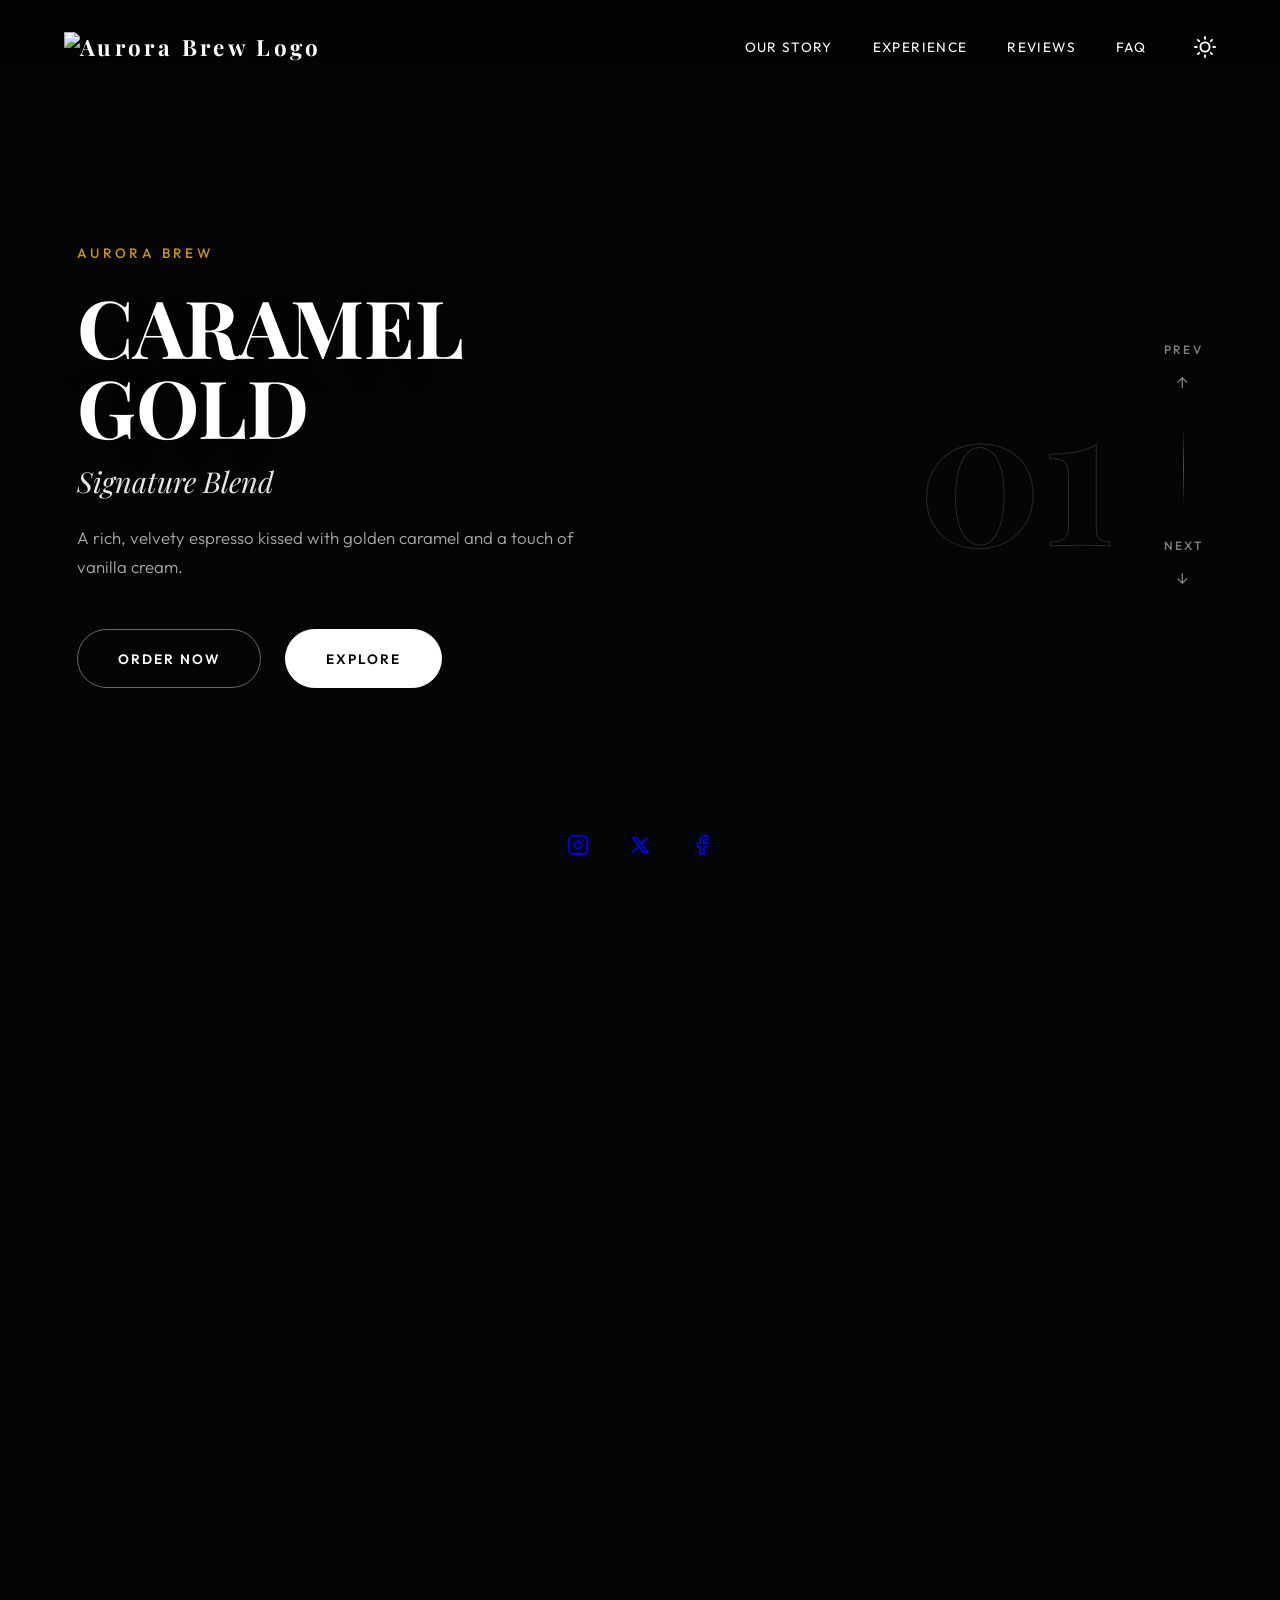
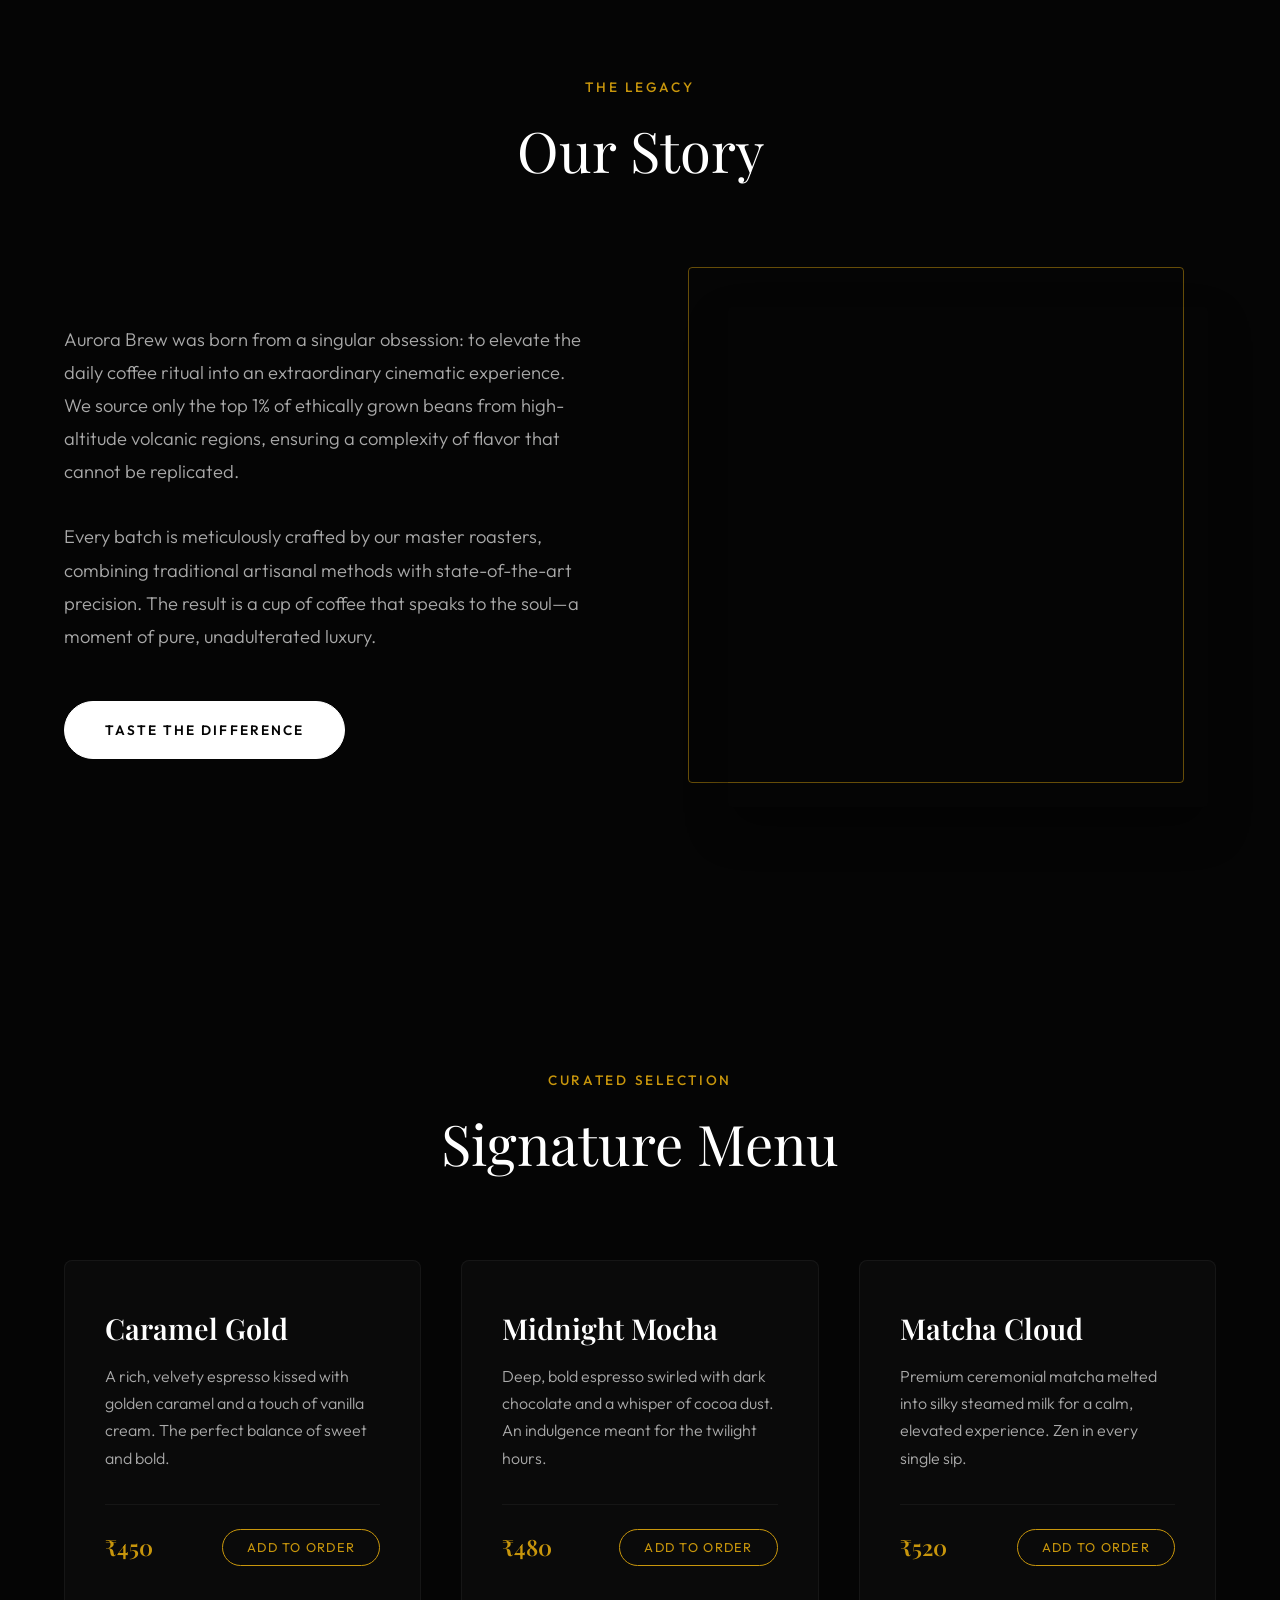
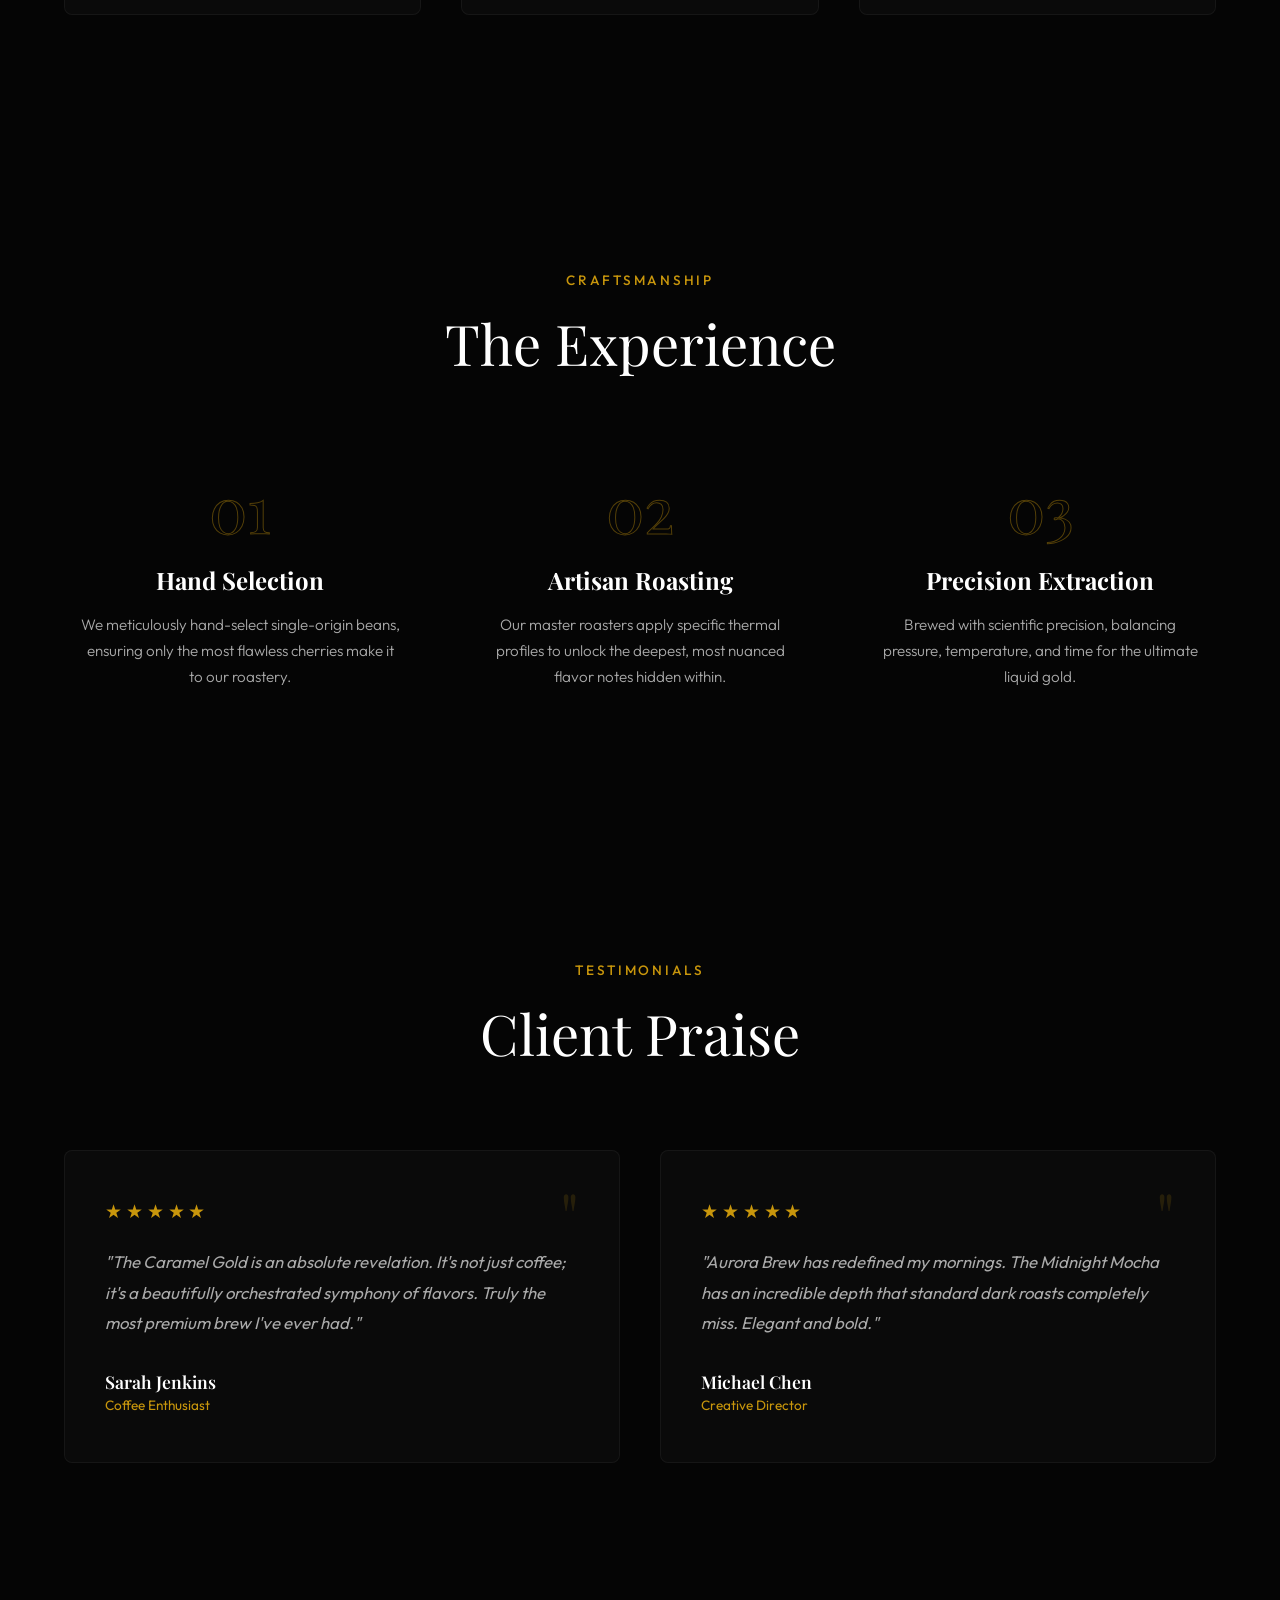
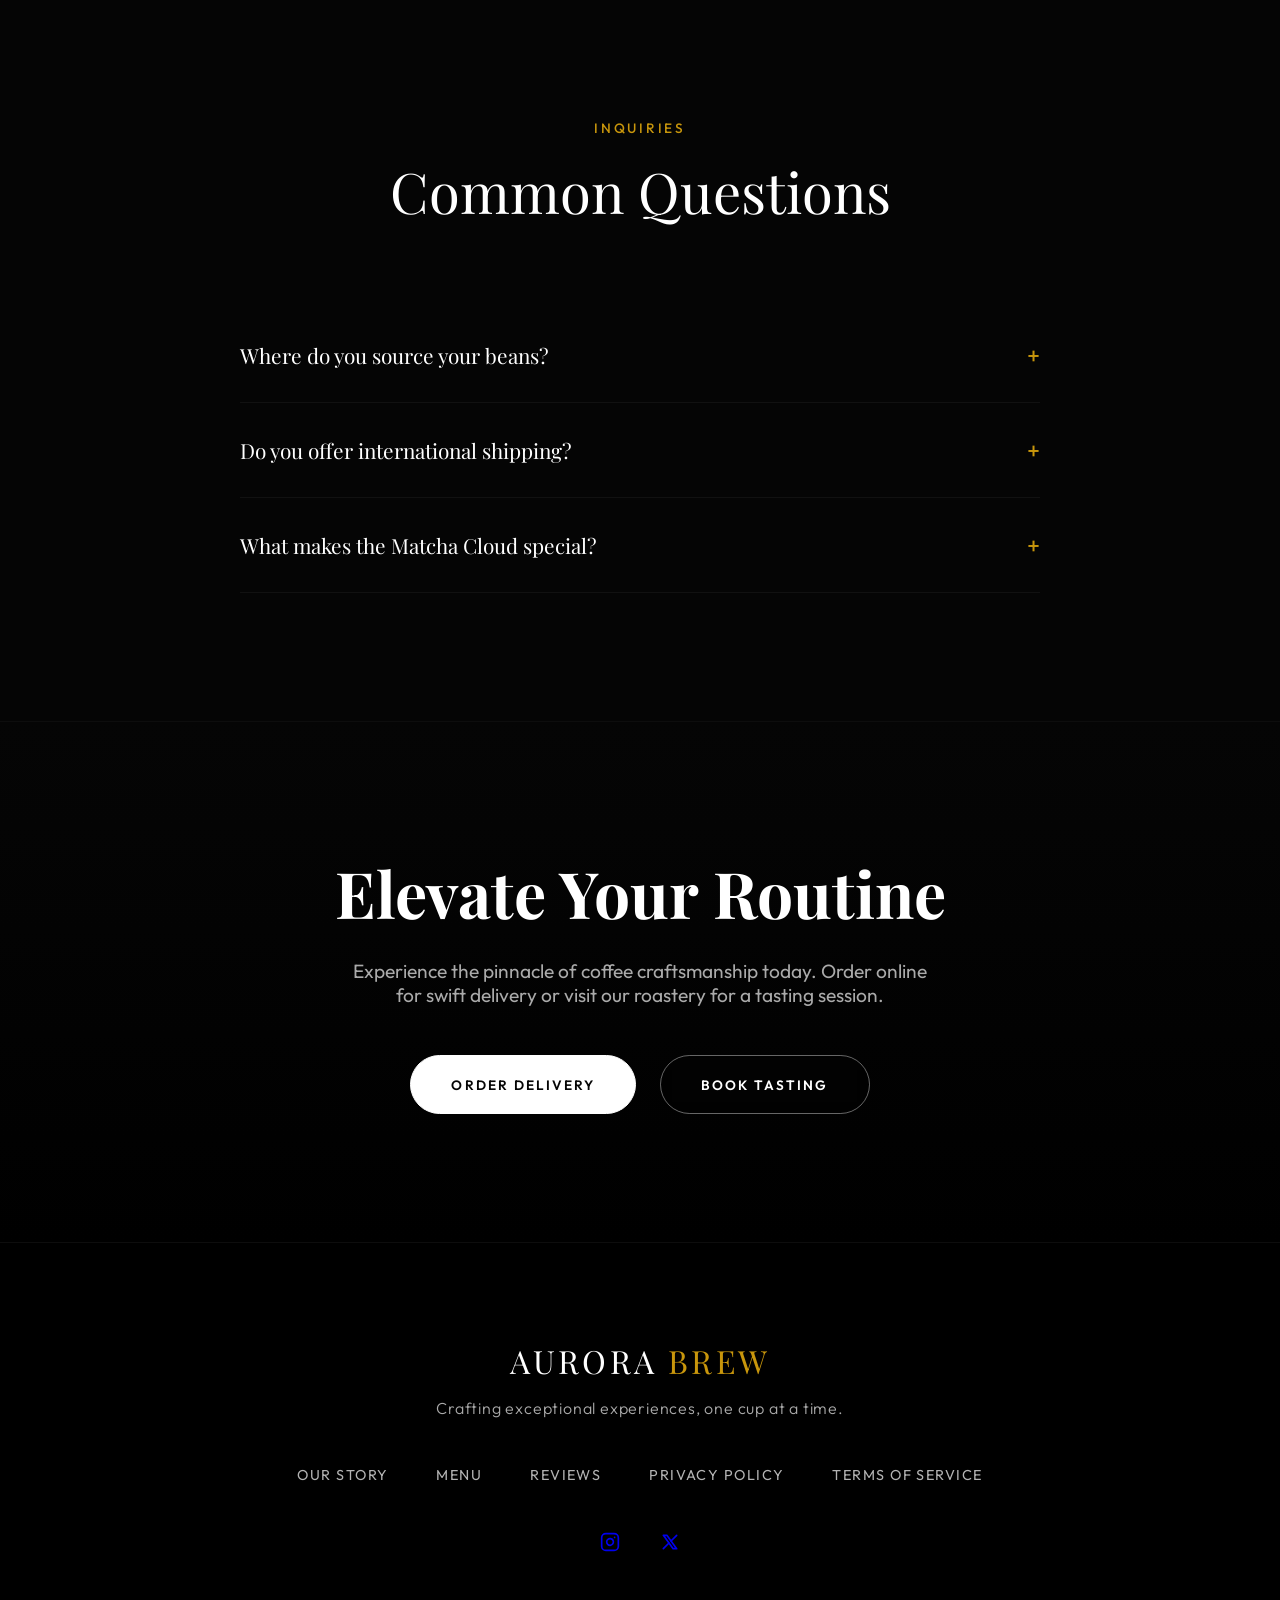
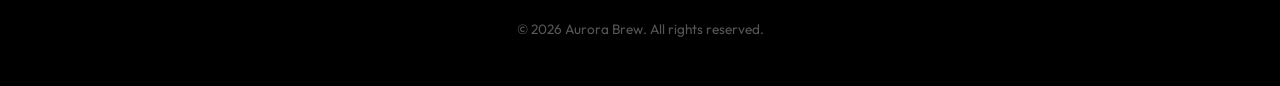
==== commit 36825b2b: "Update navbar with logo image link" ====
--- a/index.html
+++ b/index.html
@@ -1028,7 +1028,9 @@
 
     <!-- Navbar -->
     <nav class="navbar">
-        <a href="#" class="nav-brand">AURORA <span>BREW</span></a>
+        <a href="#" class="nav-brand">
+    <img src="./logo.png" alt="Aurora Brew Logo">
+</a>
         <div class="nav-right">
             <div class="nav-links">
                 <a href="#story">Our Story</a>
@@ -1541,4 +1543,4 @@
     </script>
 </body>
 
-</html>+</html>
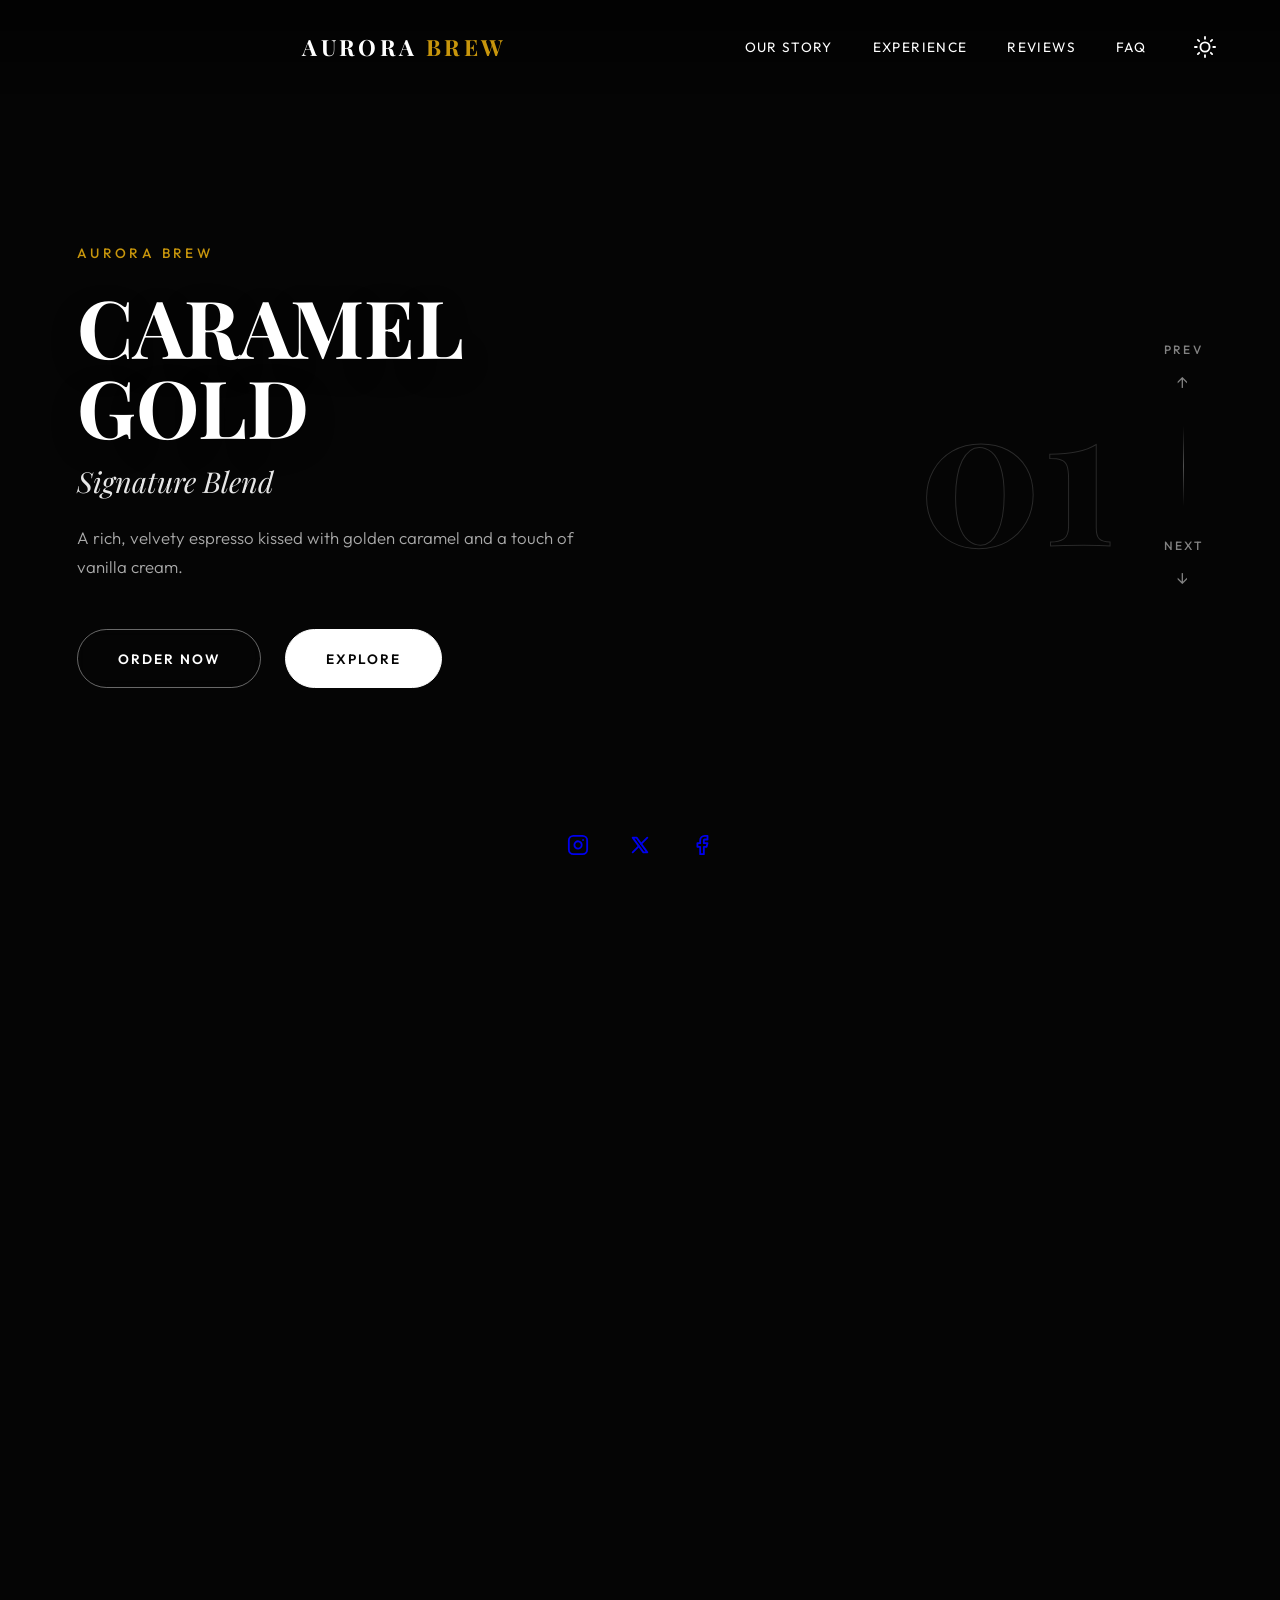
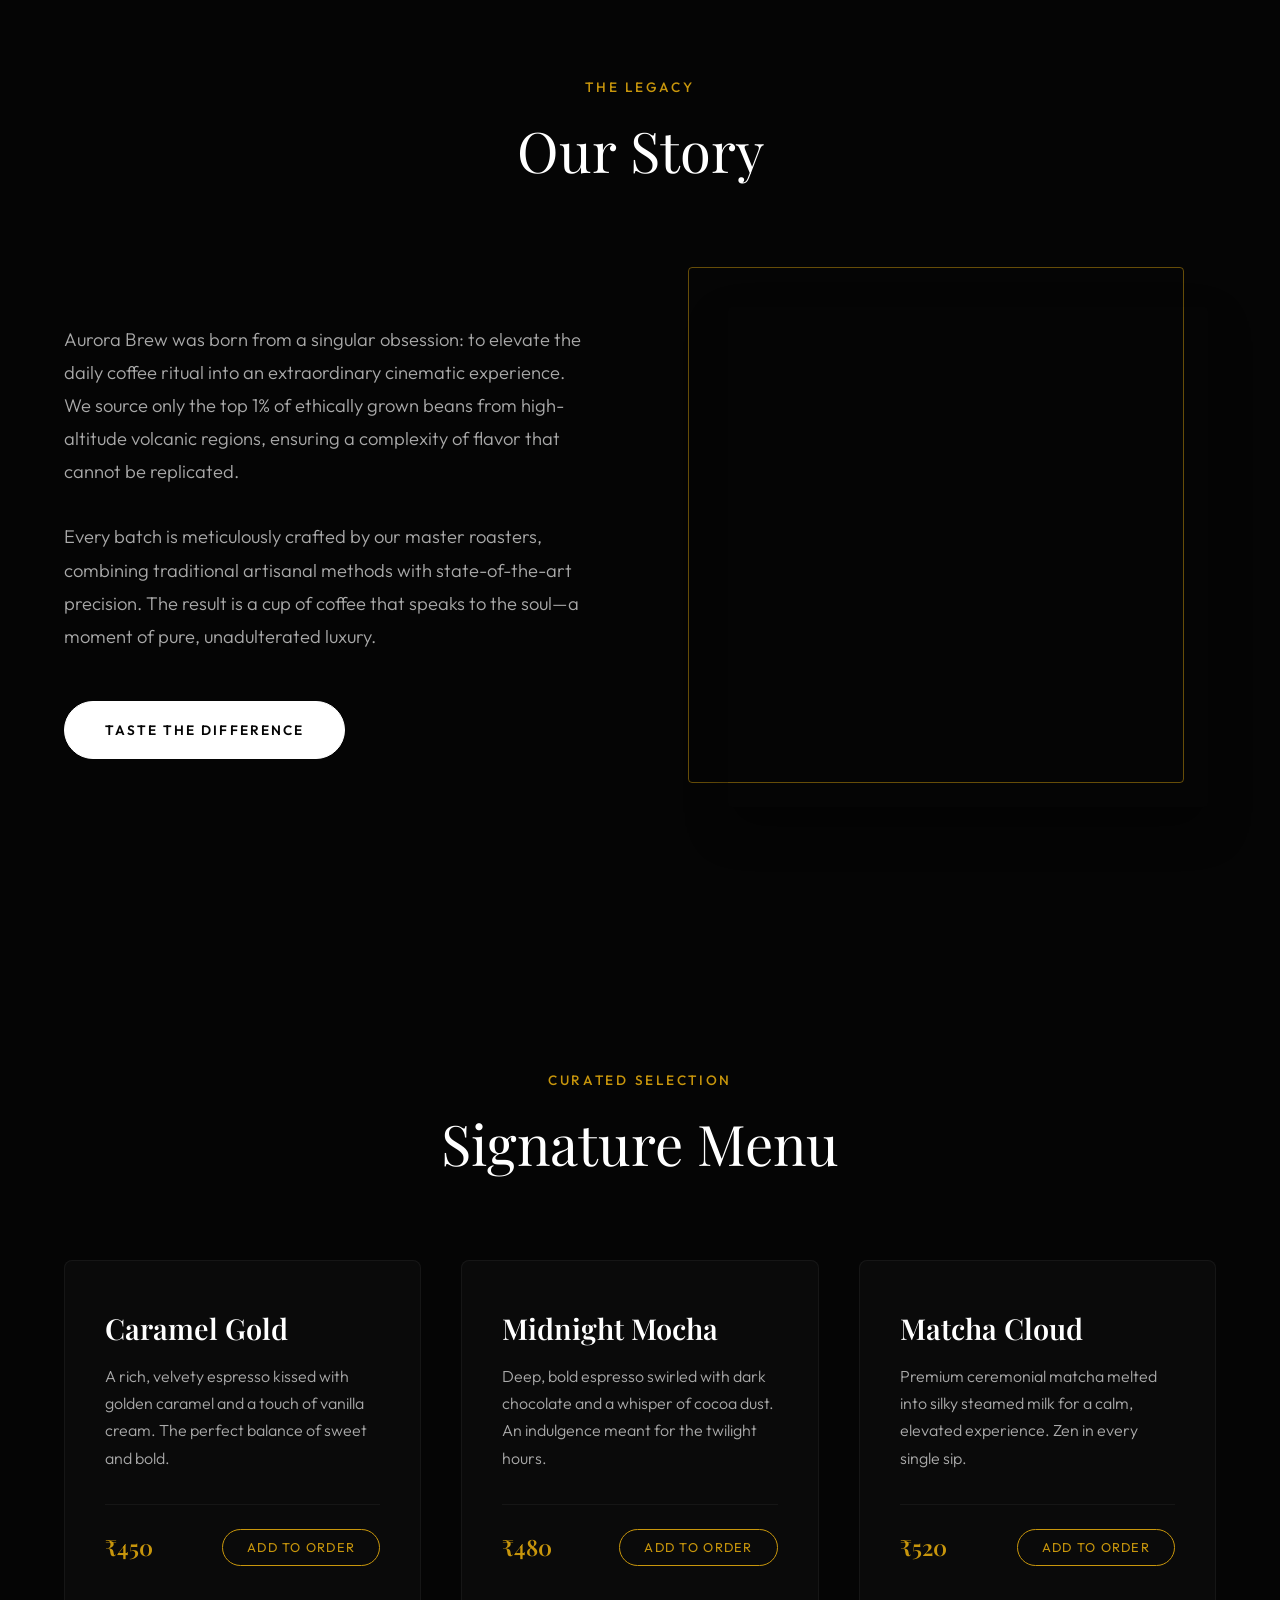
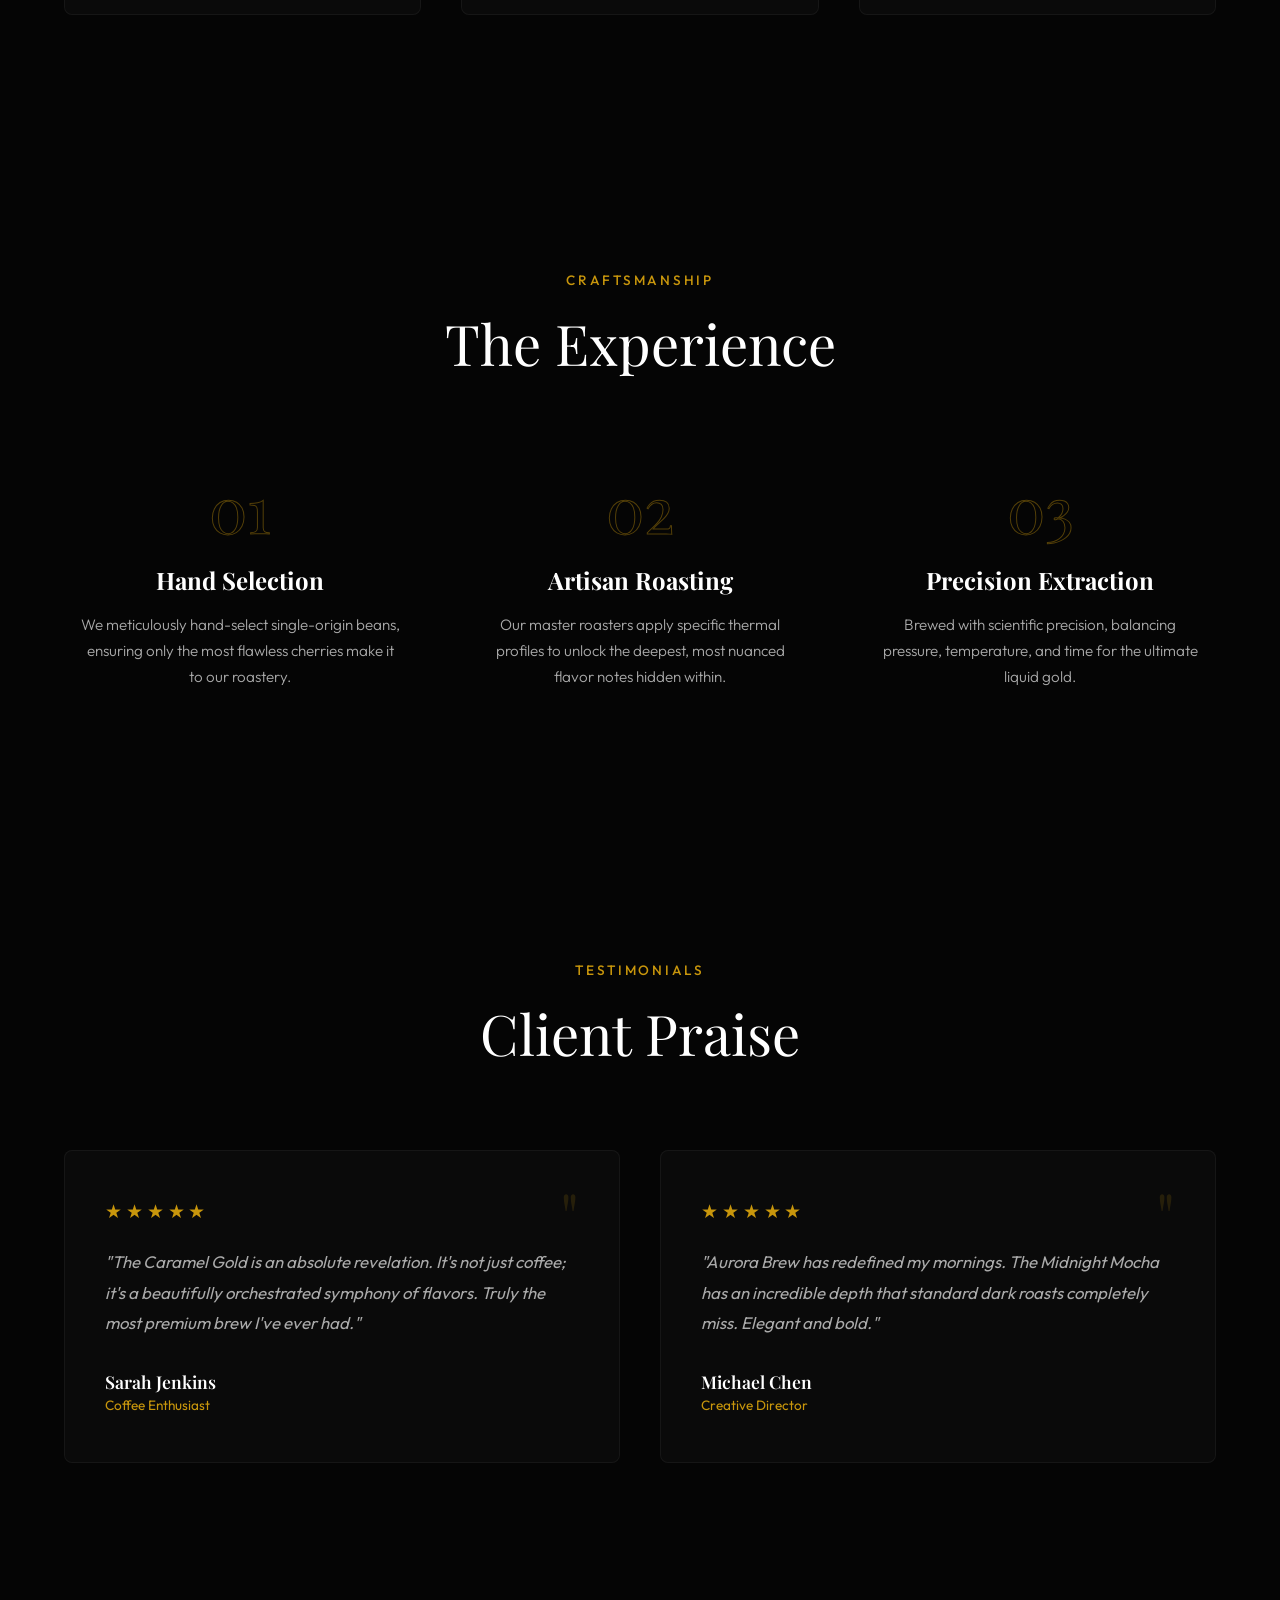
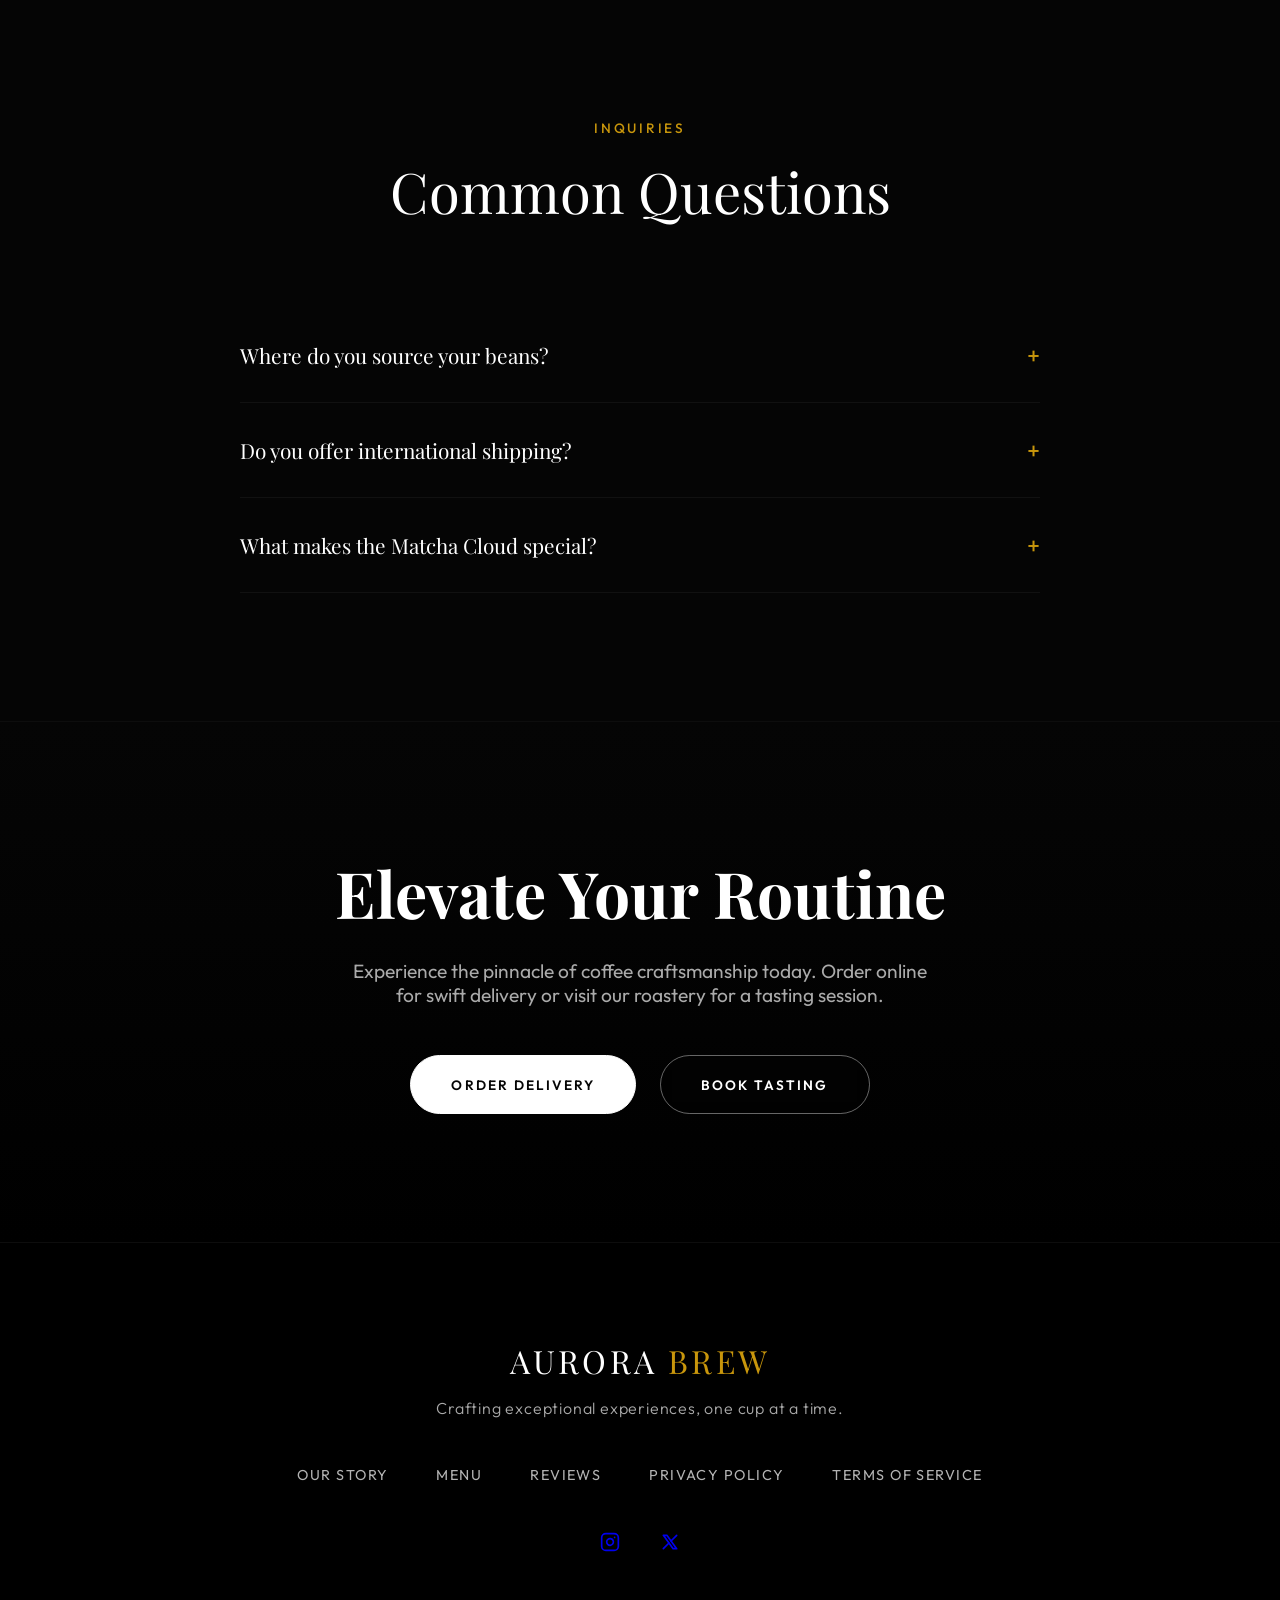
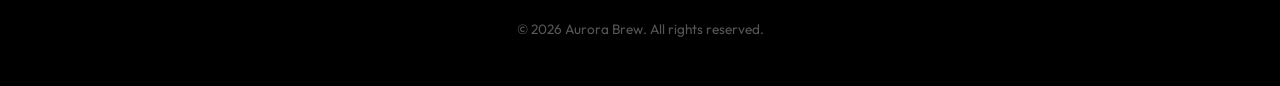
==== commit 0e1b896f: "Remove logo image and update navbar brand text" ====
--- a/index.html
+++ b/index.html
@@ -1029,8 +1029,7 @@
     <!-- Navbar -->
     <nav class="navbar">
         <a href="#" class="nav-brand">
-    <img src="./logo.png" alt="Aurora Brew Logo">
-</a>
+    <a href="#" class="nav-brand">AURORA <span>BREW</span></a>
         <div class="nav-right">
             <div class="nav-links">
                 <a href="#story">Our Story</a>
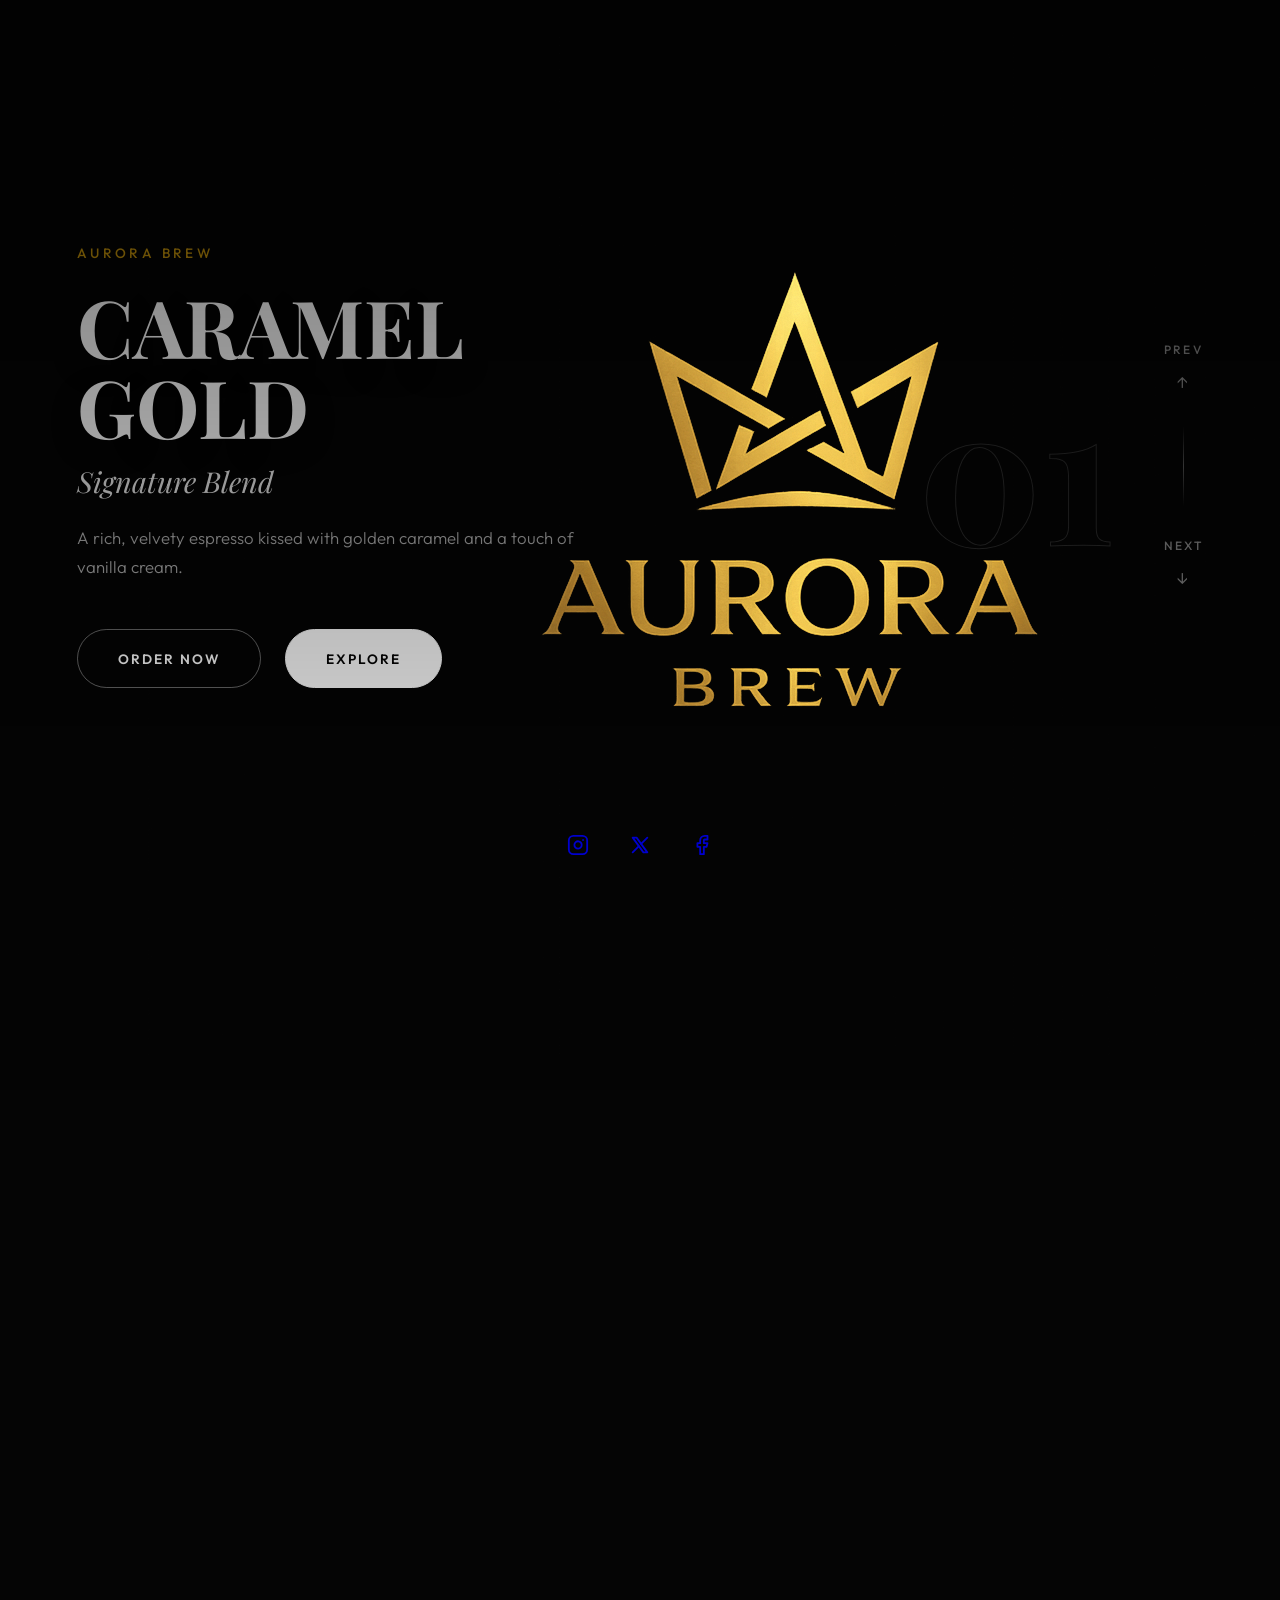
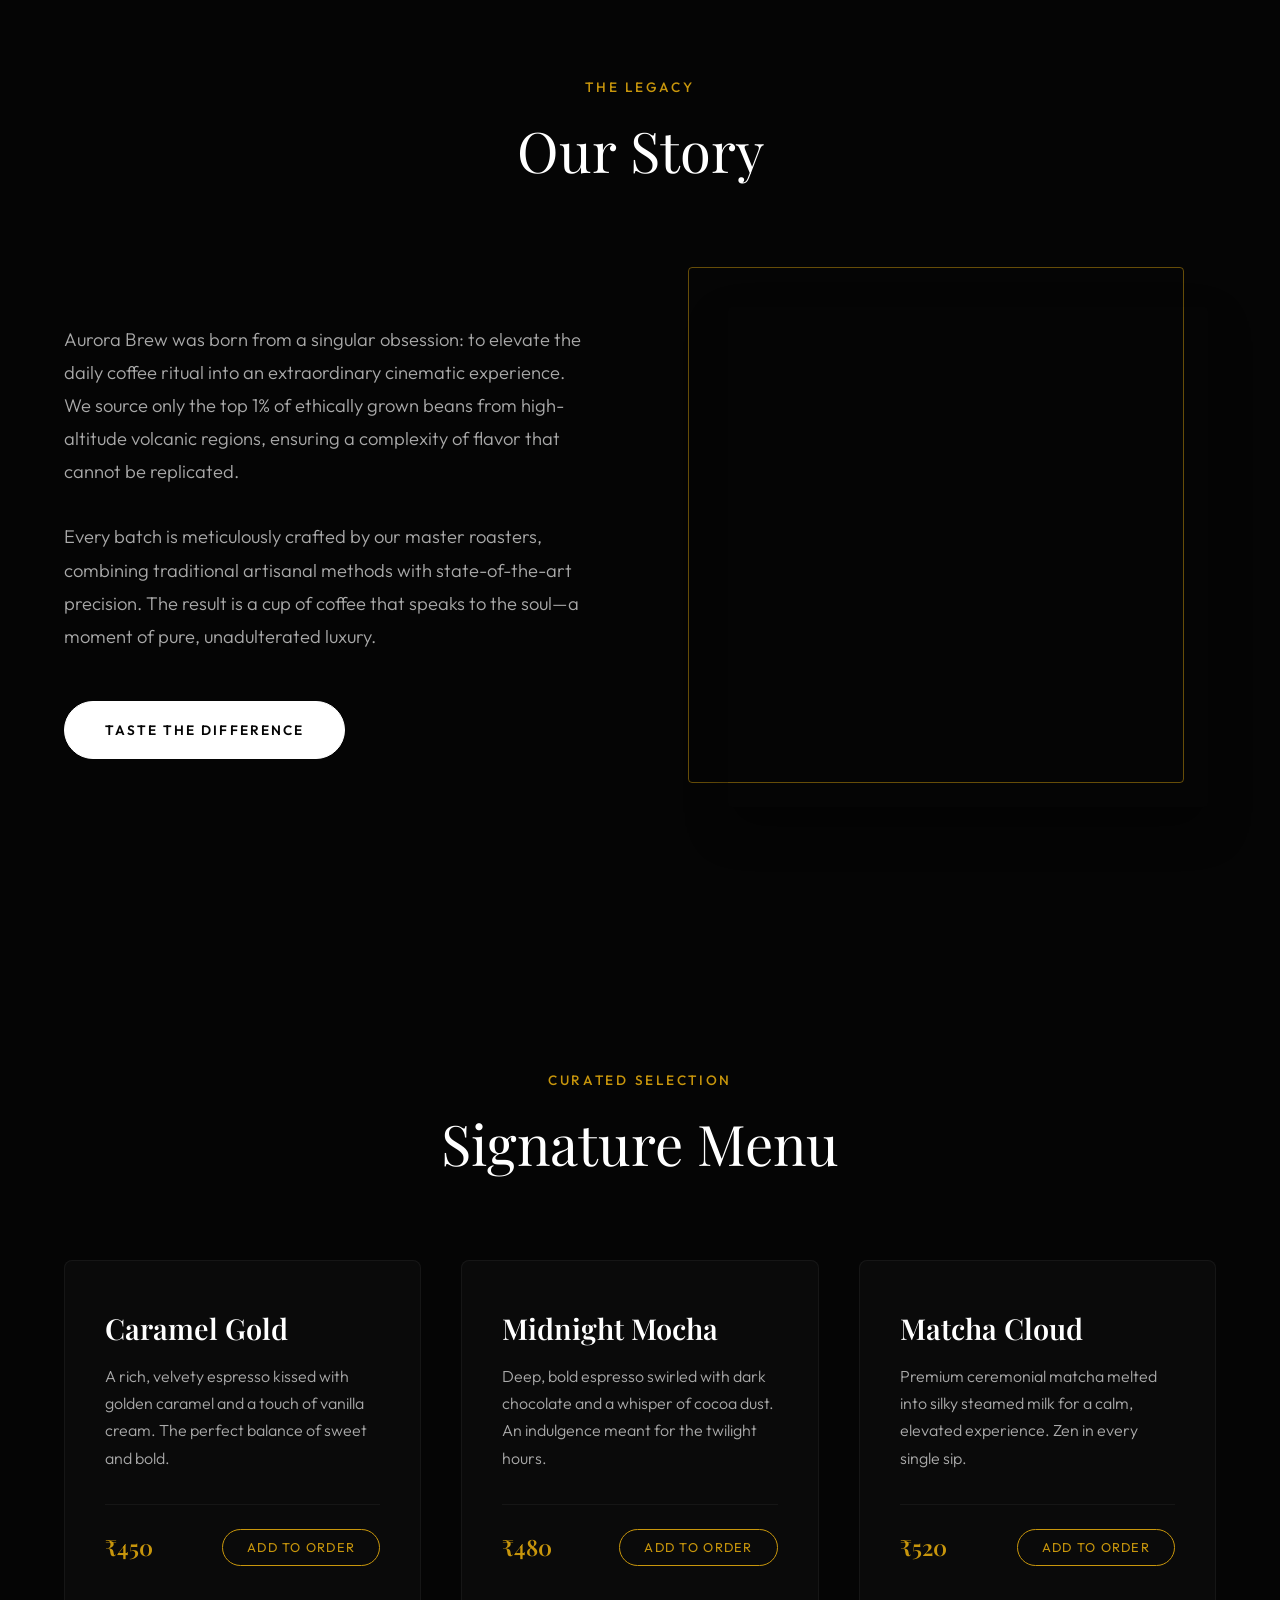
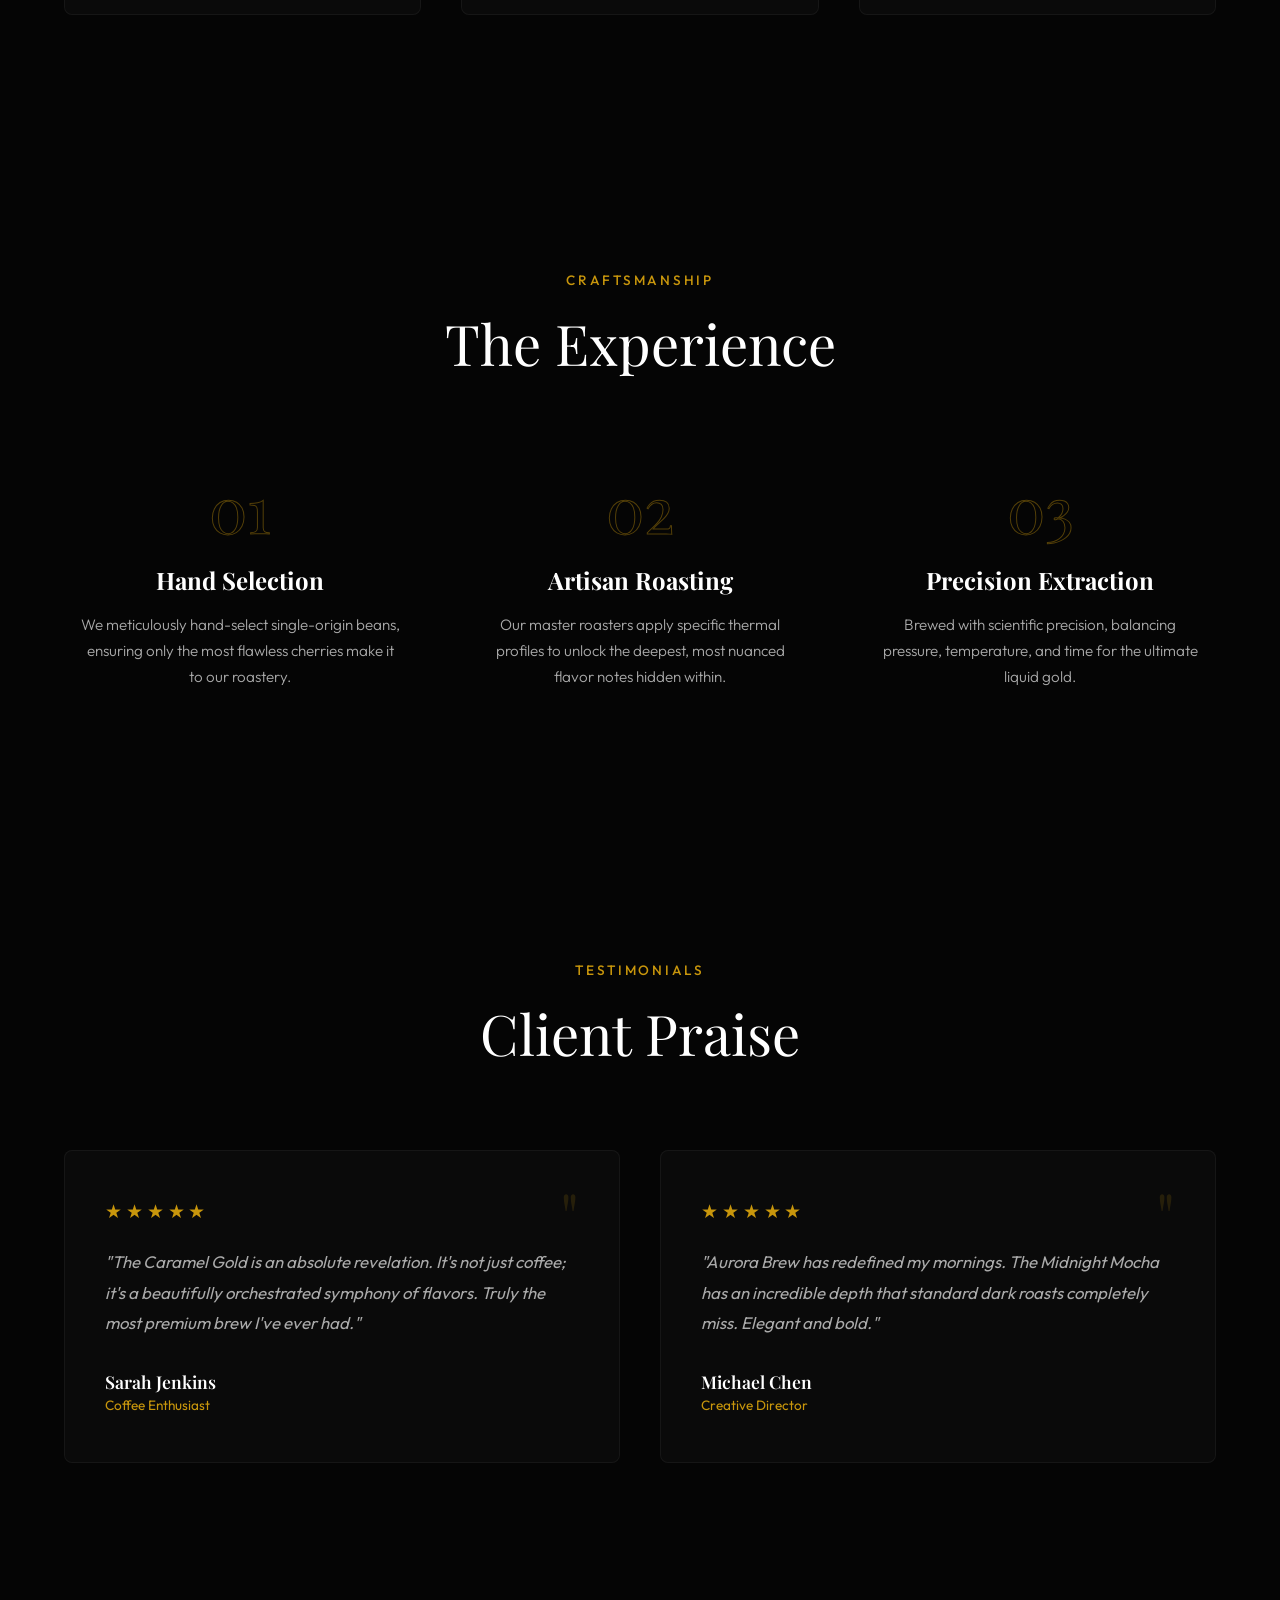
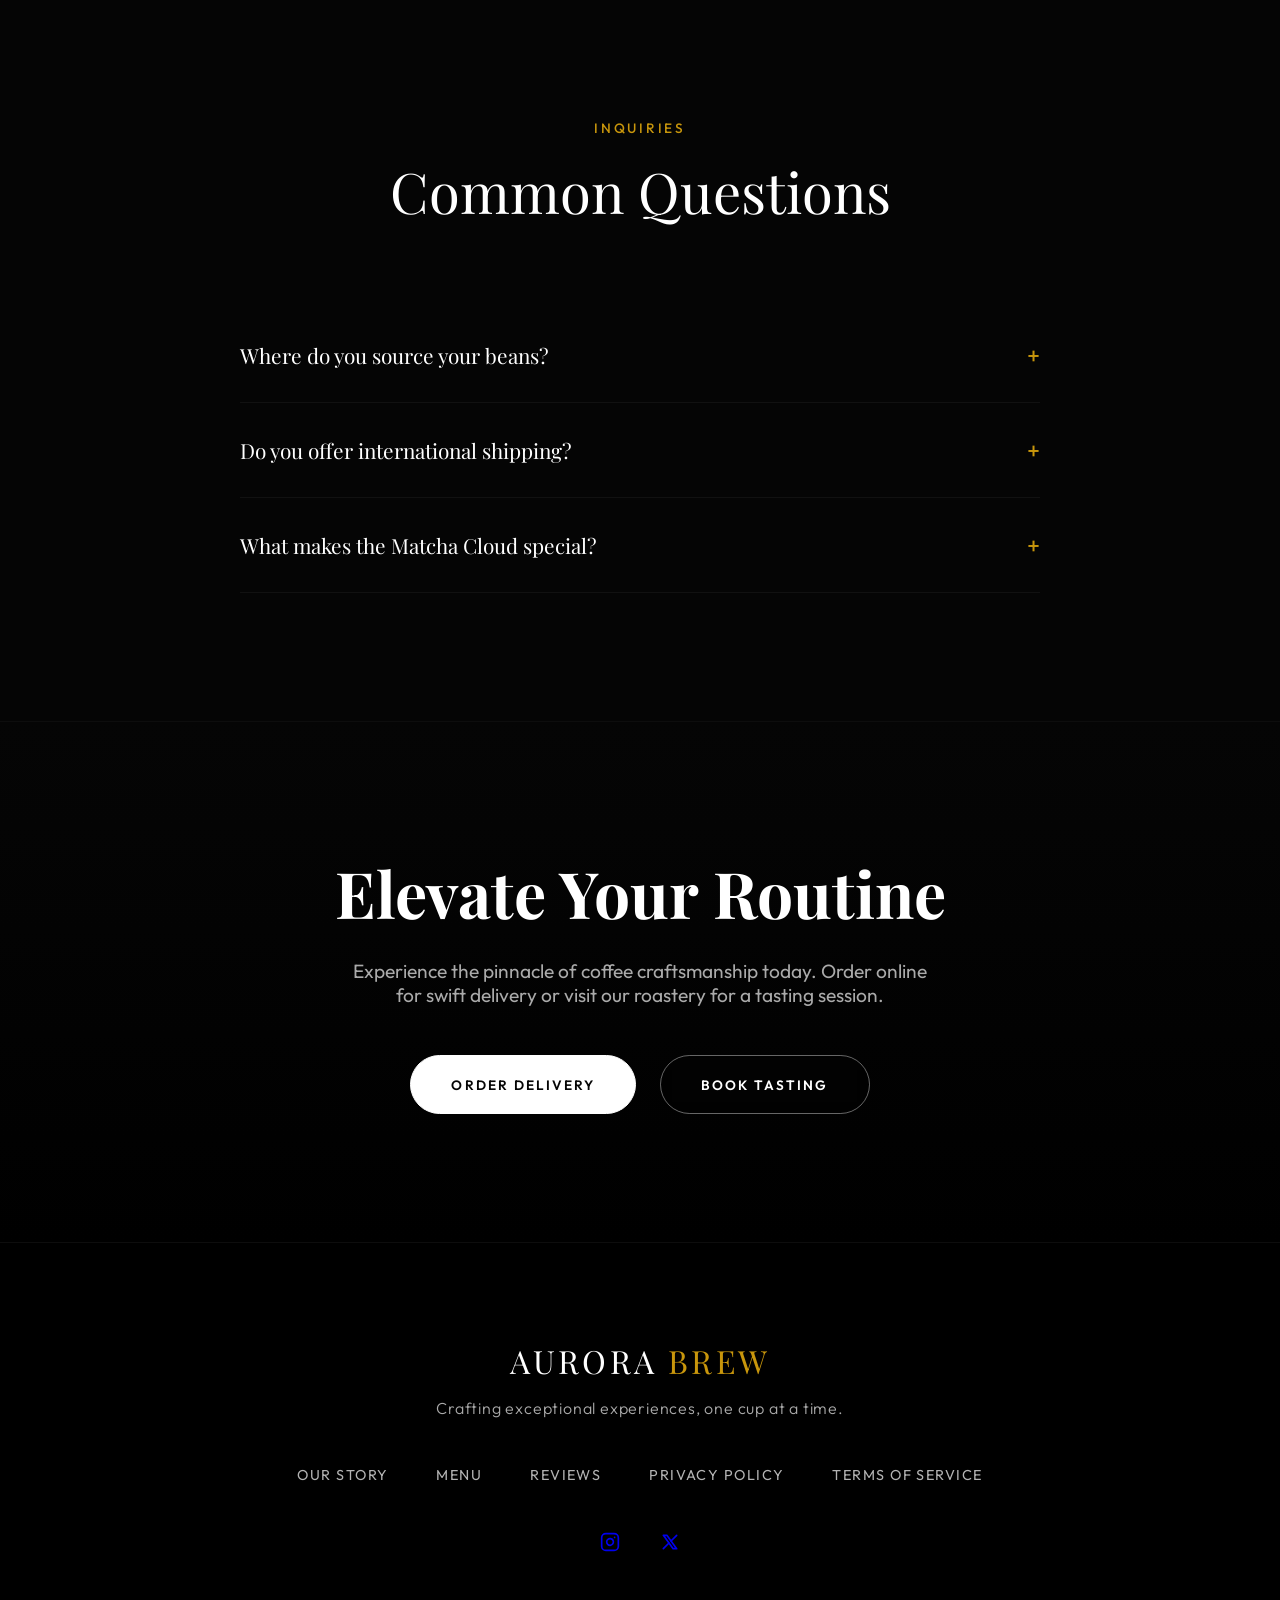
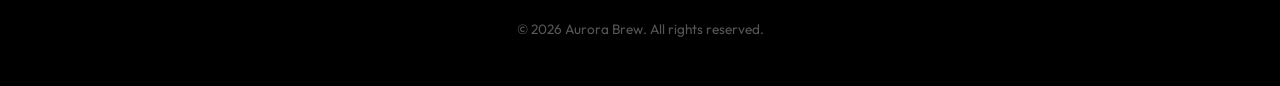
==== commit f7556468: "Fix navbar brand link and add logo image" ====
--- a/index.html
+++ b/index.html
@@ -1029,7 +1029,9 @@
     <!-- Navbar -->
     <nav class="navbar">
         <a href="#" class="nav-brand">
-    <a href="#" class="nav-brand">AURORA <span>BREW</span></a>
+    <a href="#" class="nav-brand">
+  <img src="logo.png" alt="Aurora Brew" class="nav-logo">
+</a>
         <div class="nav-right">
             <div class="nav-links">
                 <a href="#story">Our Story</a>
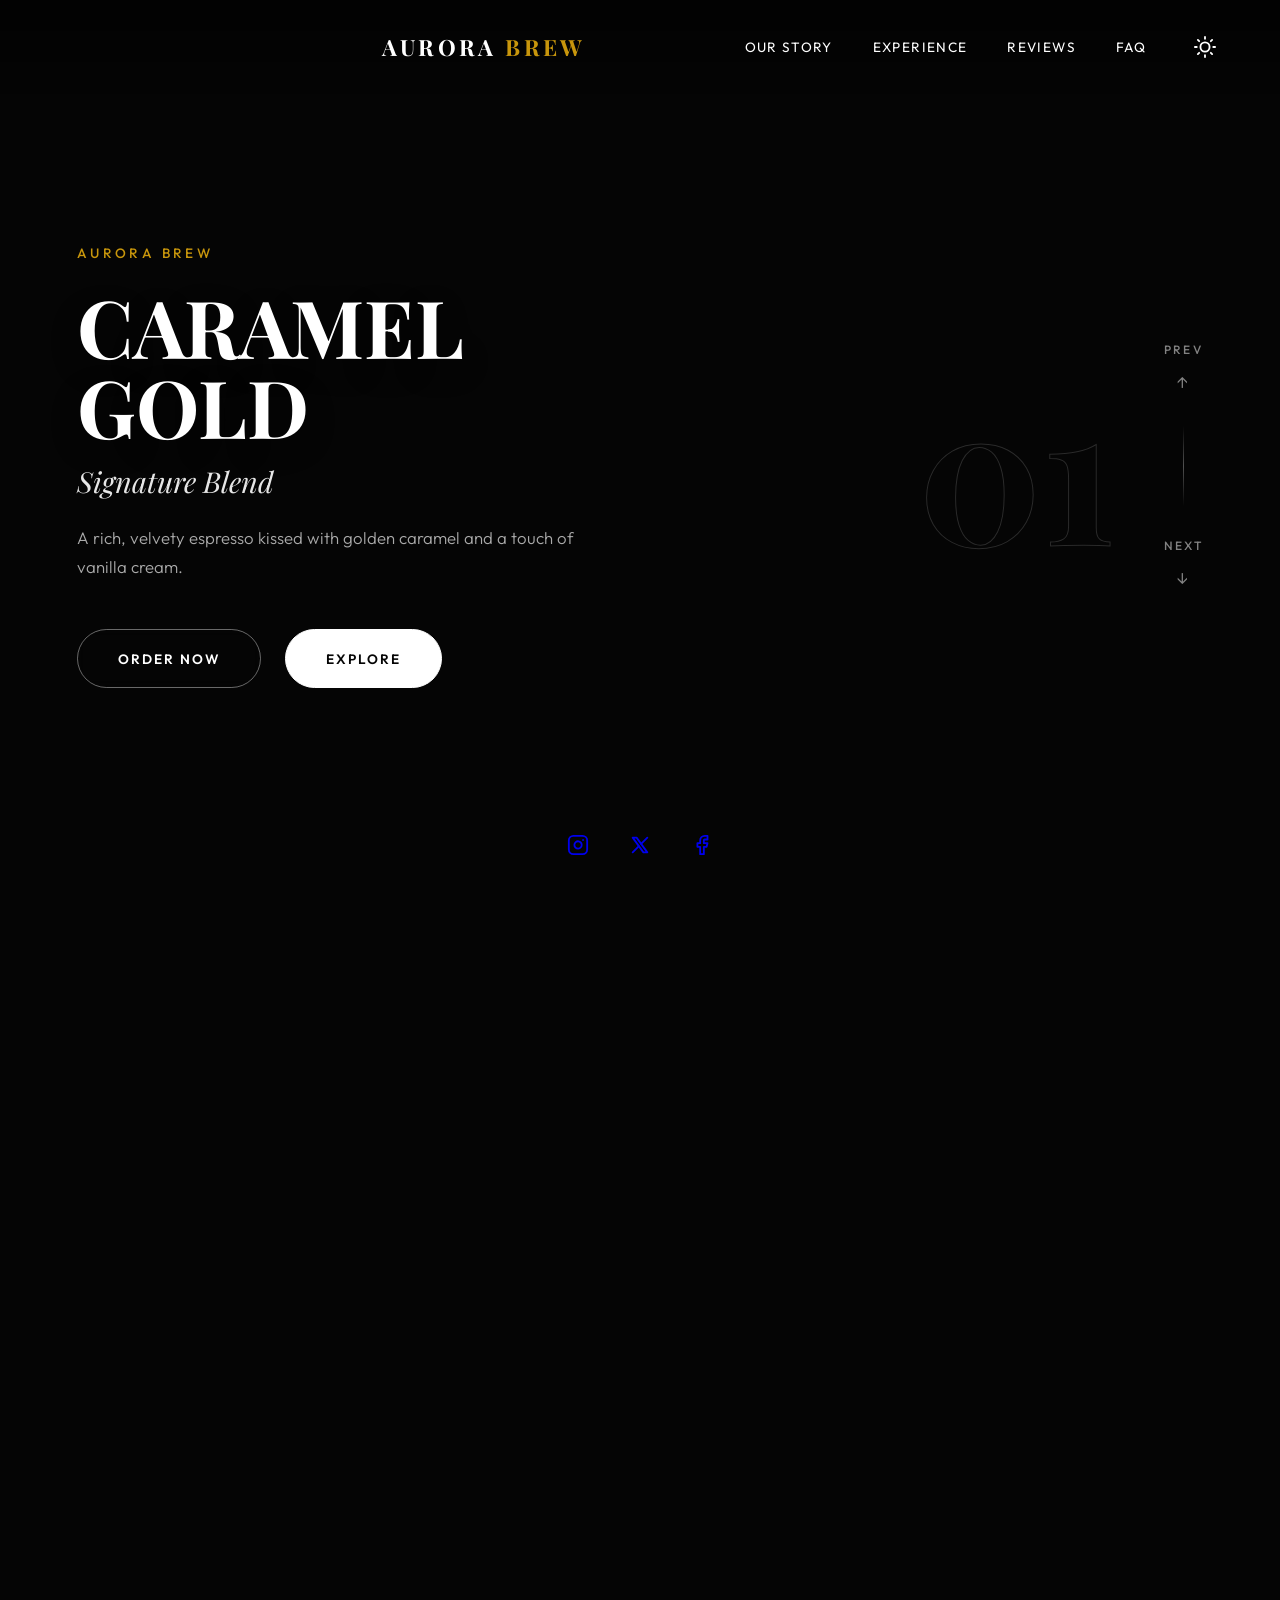
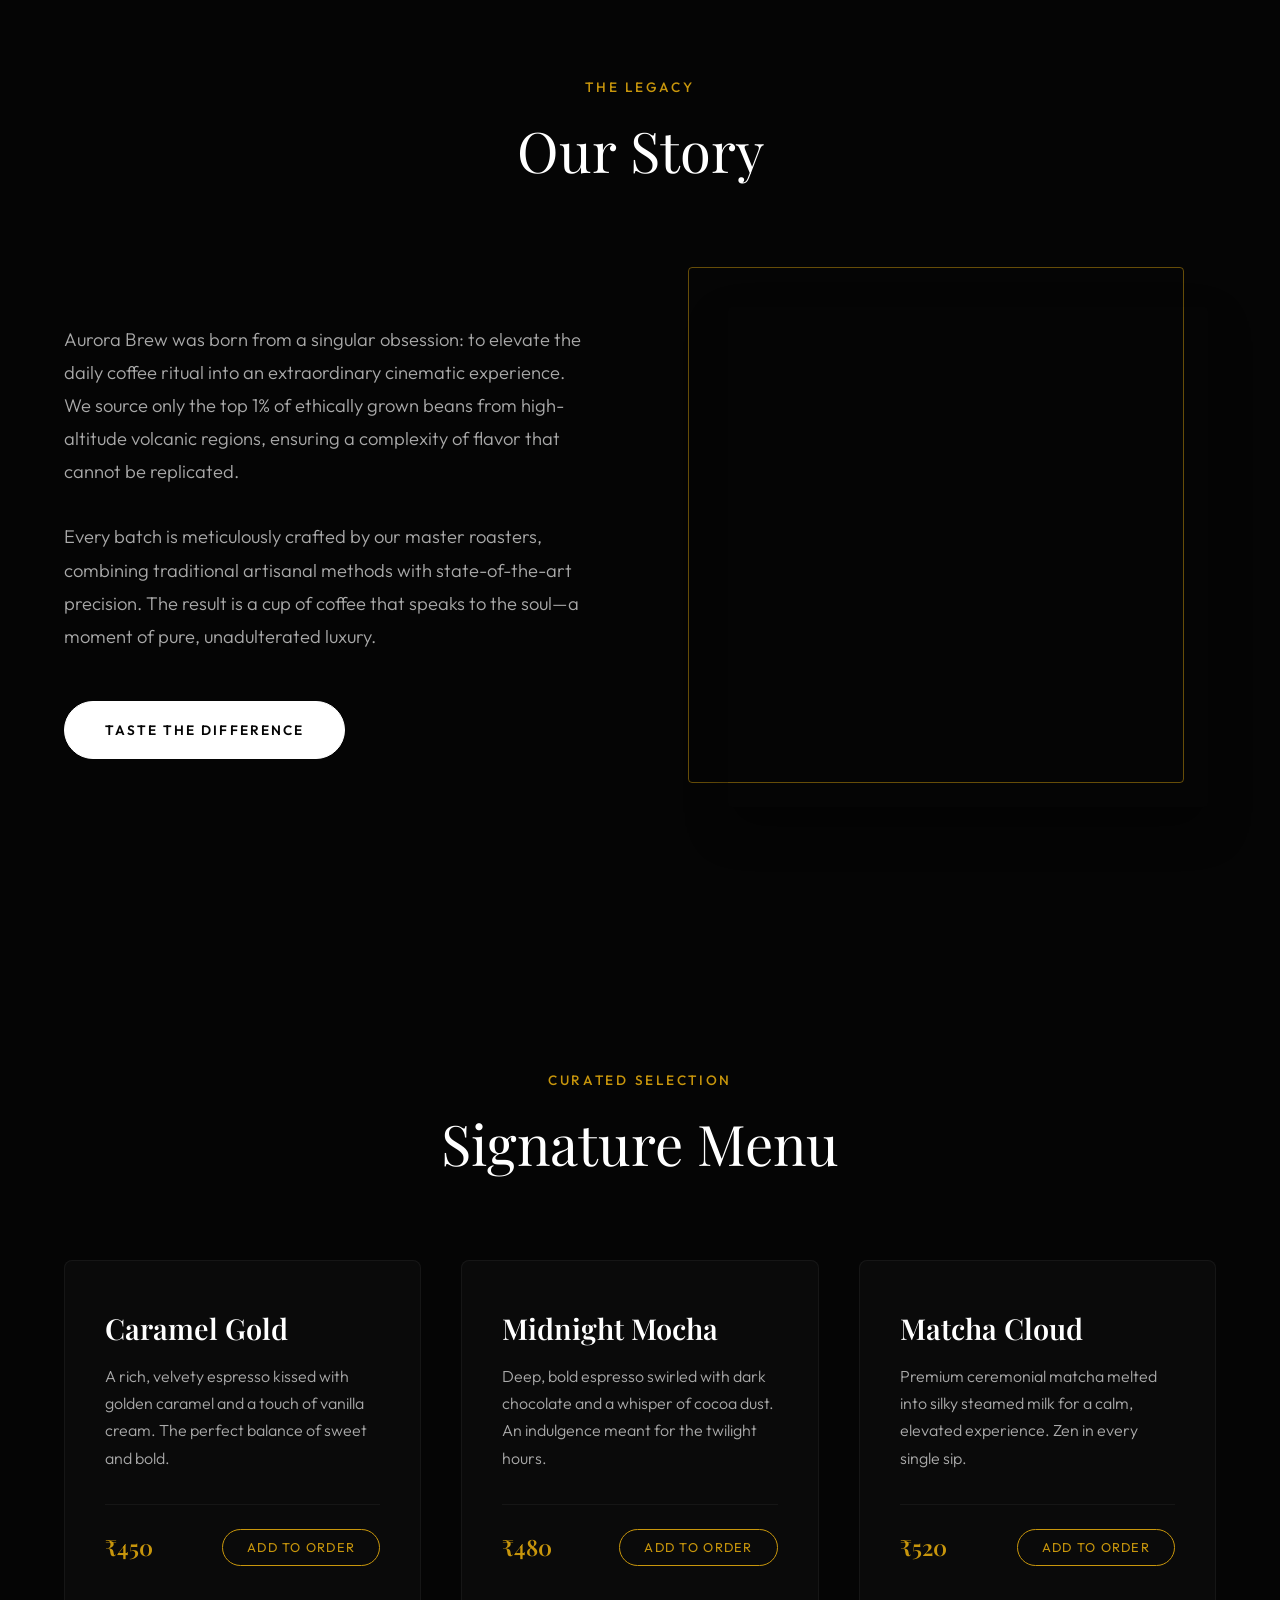
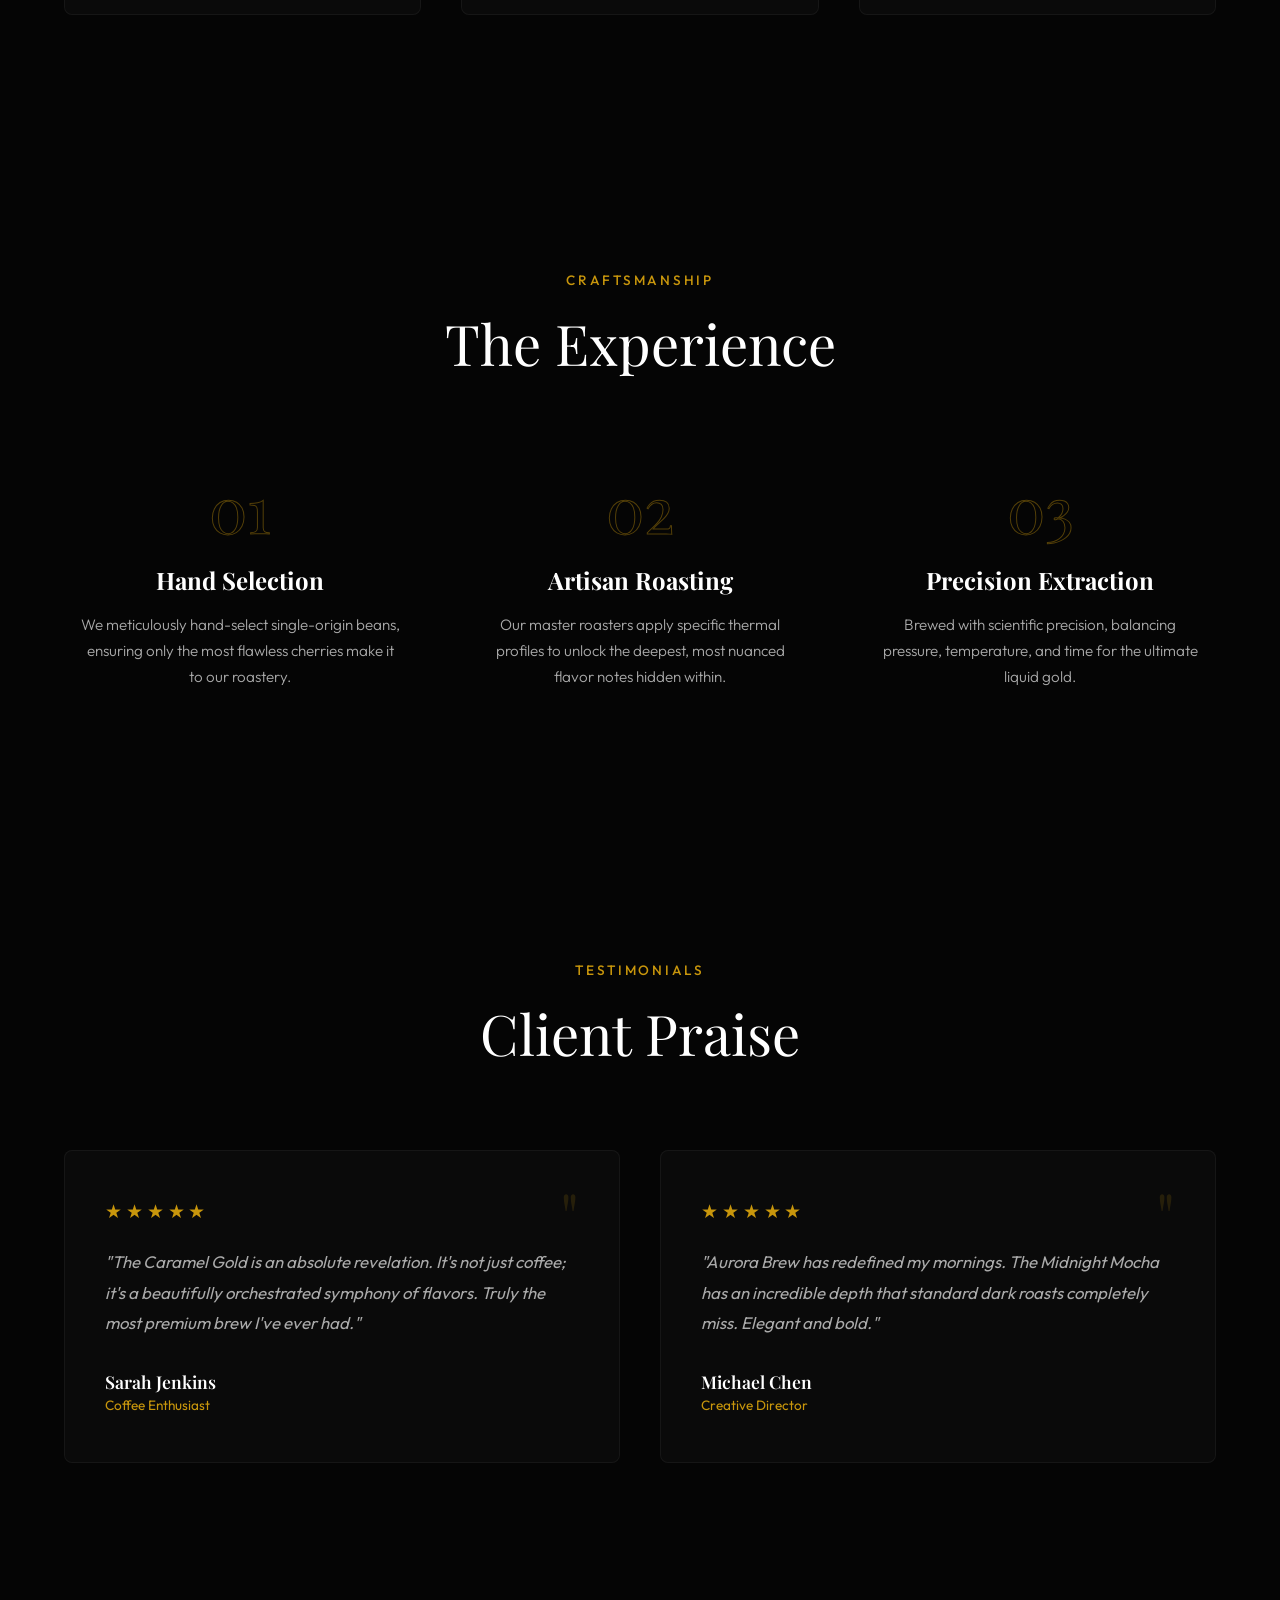
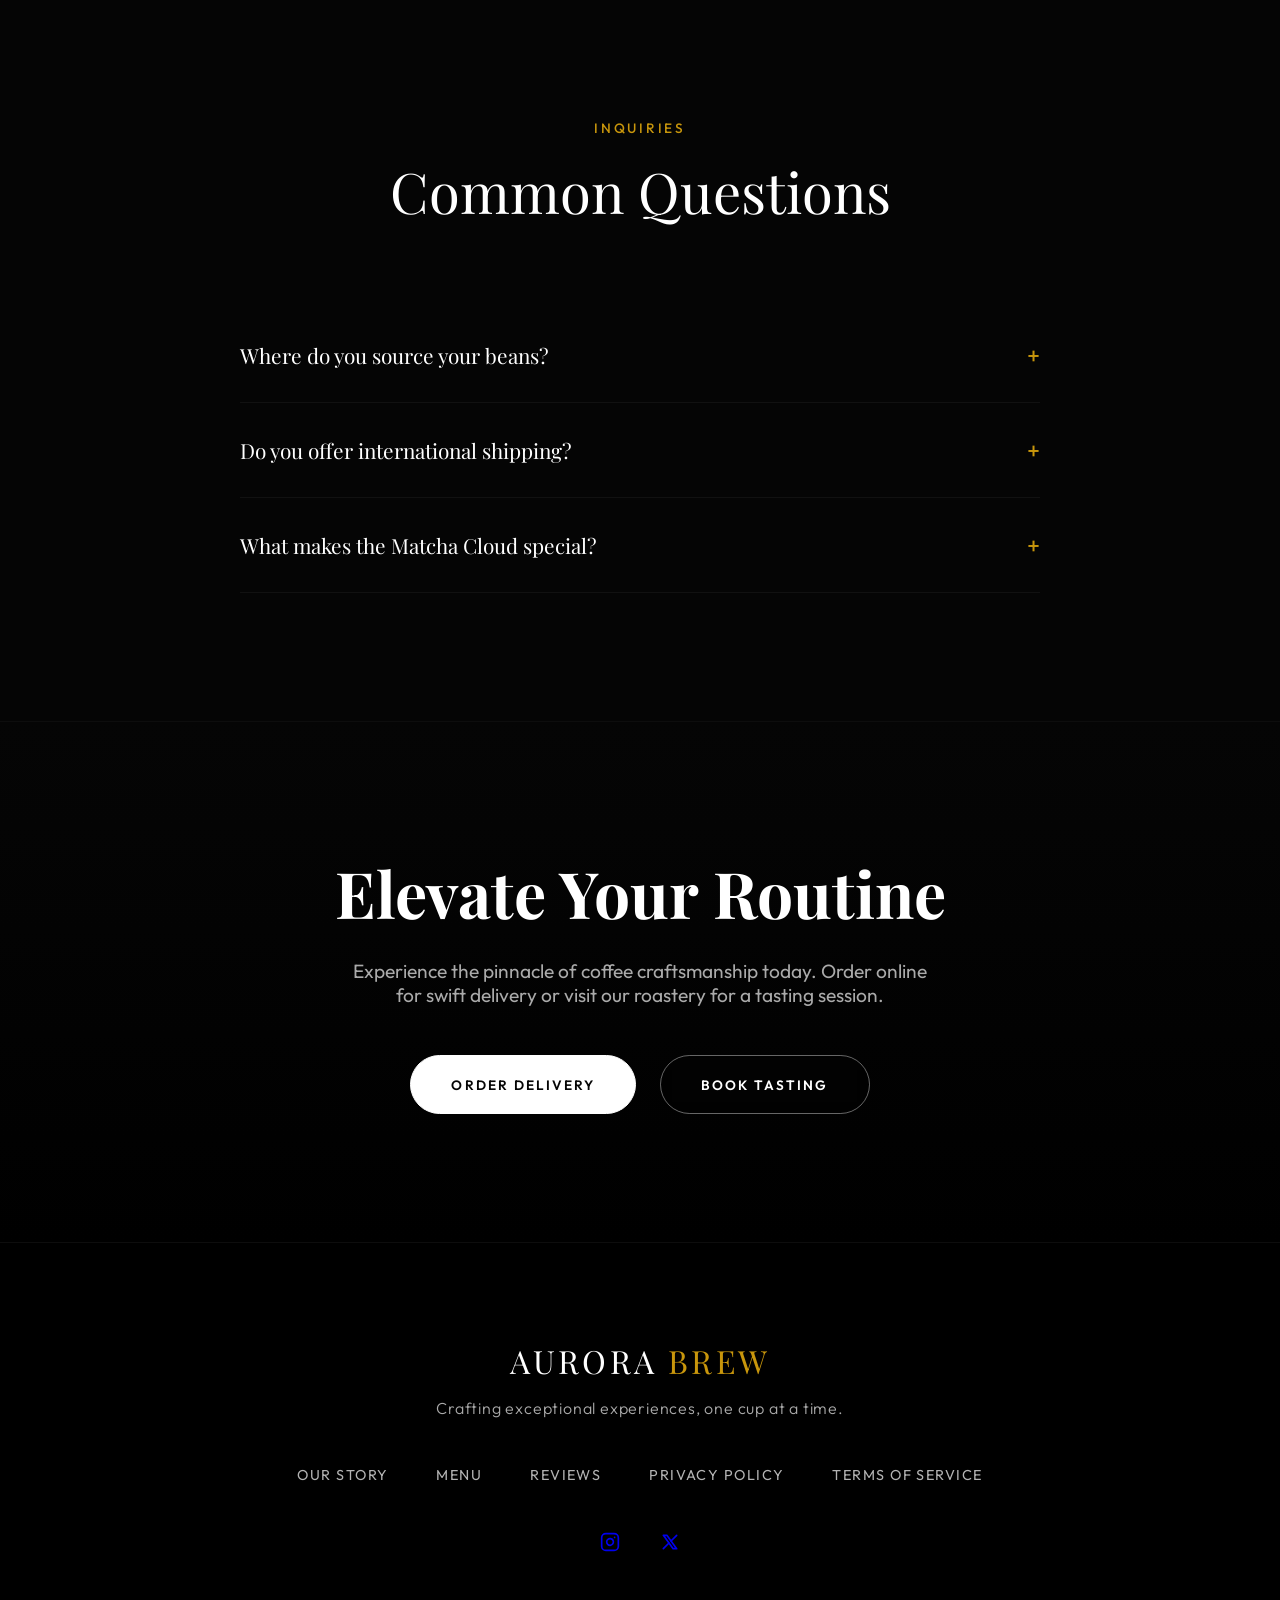
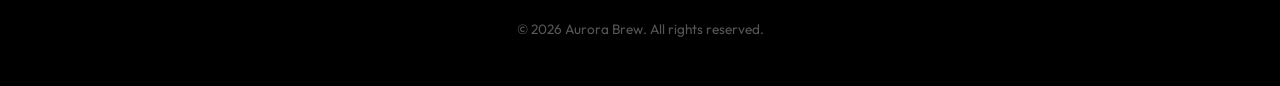
==== commit 36413fc4: "Update navbar branding from logo to text Replaced logo image with text branding for AURORA BREW." ====
--- a/index.html
+++ b/index.html
@@ -1030,8 +1030,7 @@
     <nav class="navbar">
         <a href="#" class="nav-brand">
     <a href="#" class="nav-brand">
-  <img src="logo.png" alt="Aurora Brew" class="nav-logo">
-</a>
+  <a href="#" class="nav-brand">AURORA <span>BREW</span></a>
         <div class="nav-right">
             <div class="nav-links">
                 <a href="#story">Our Story</a>
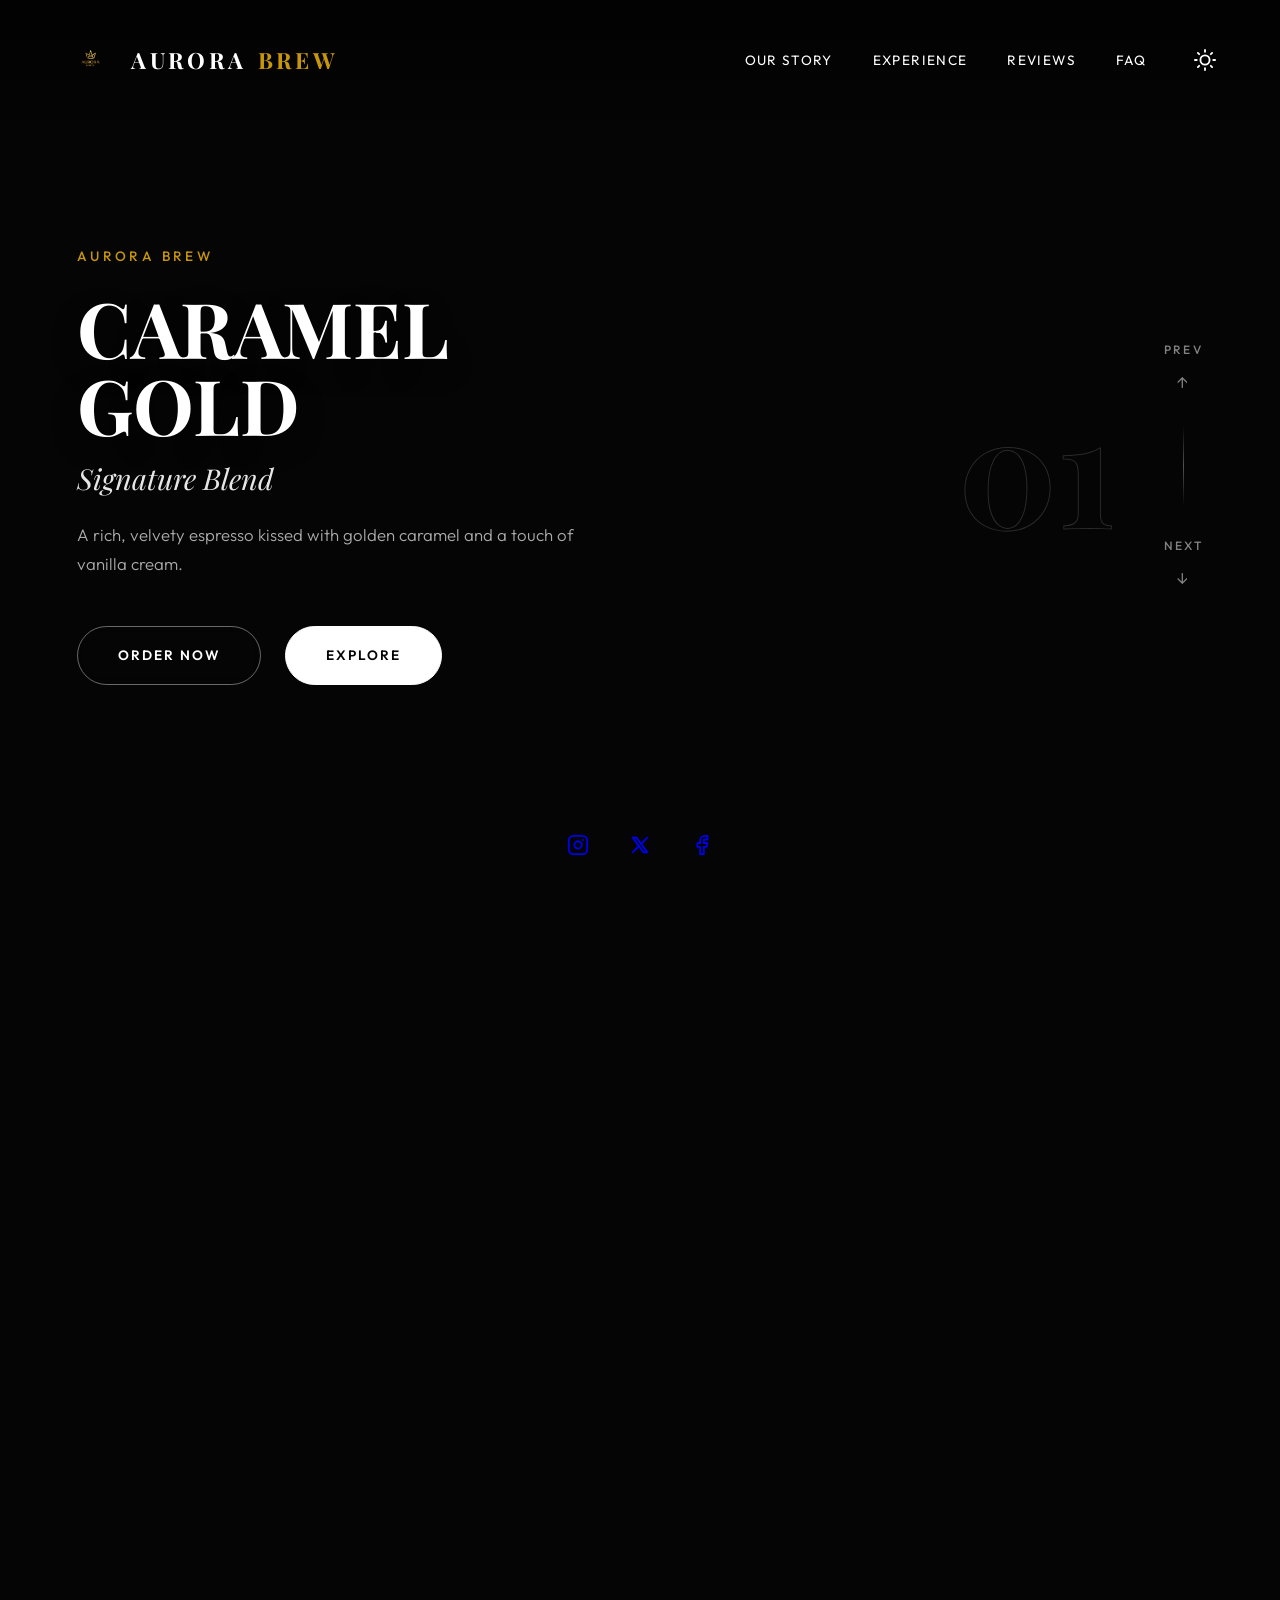
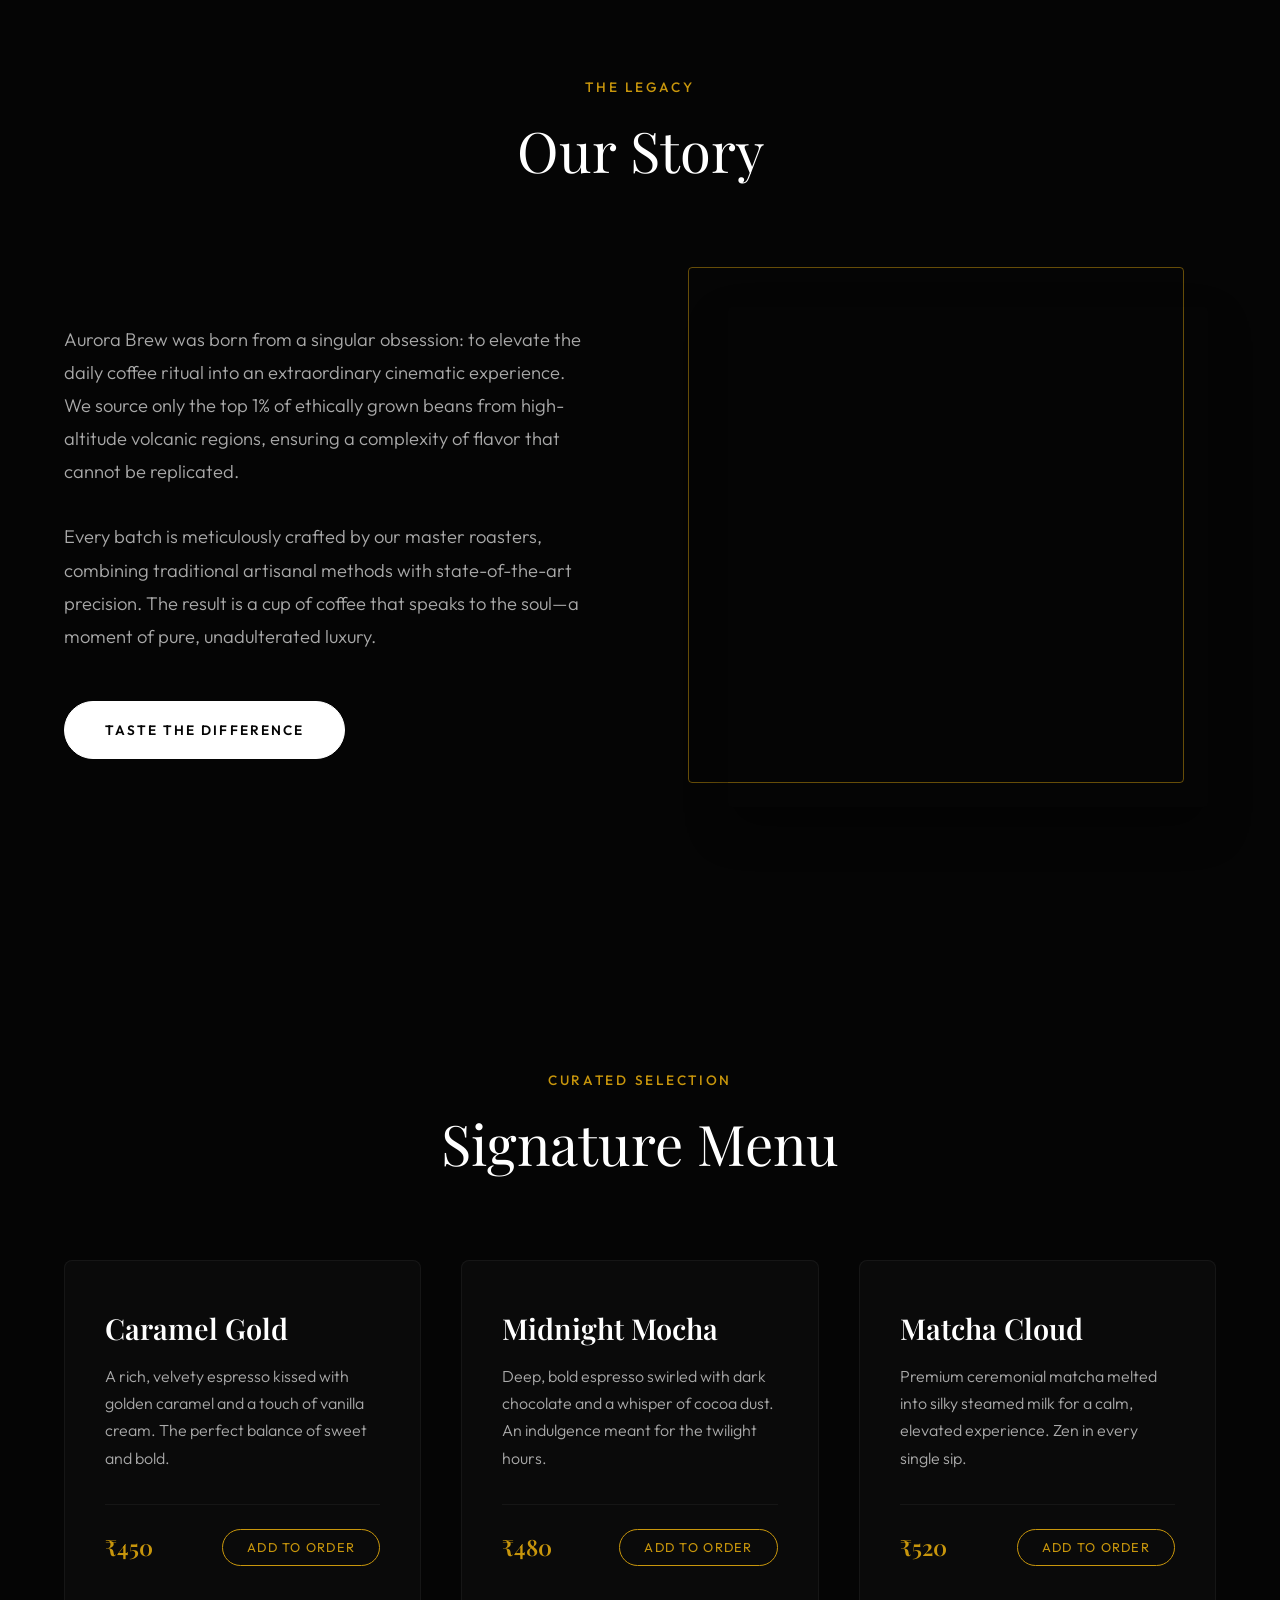
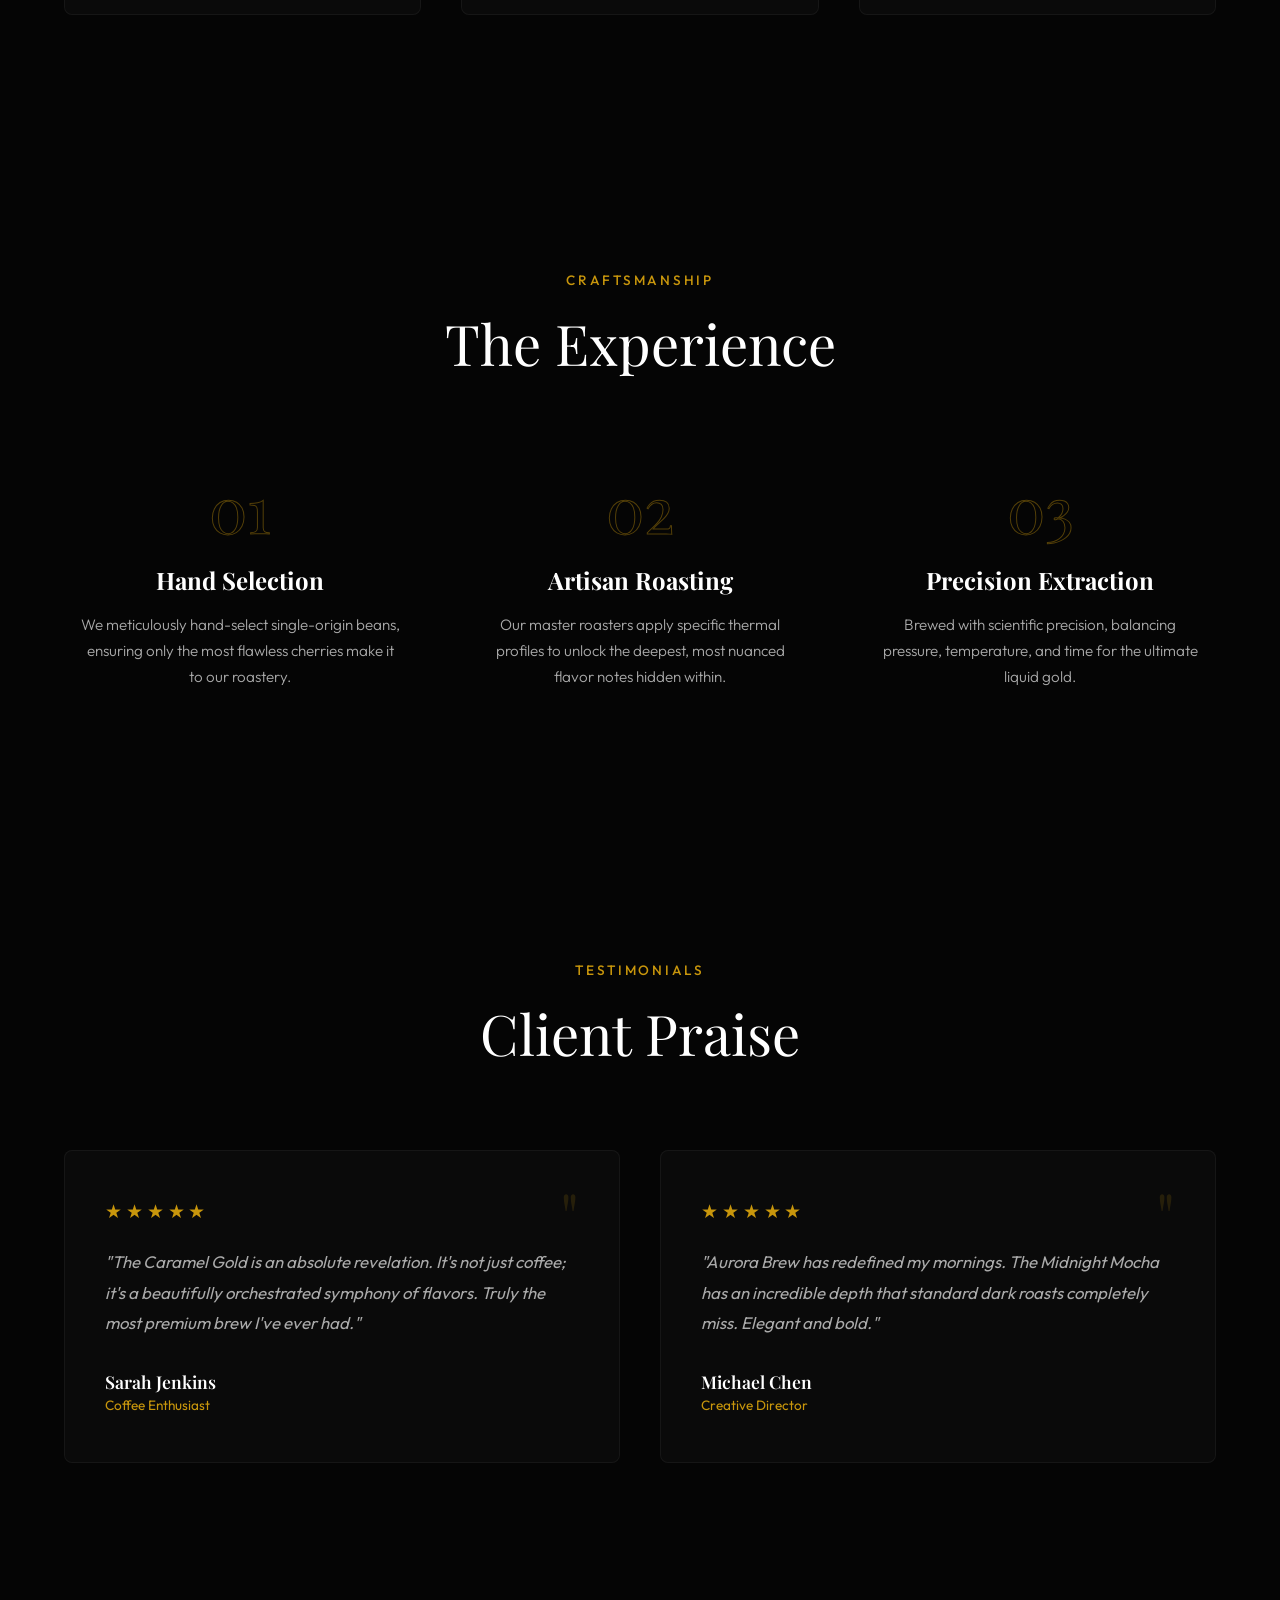
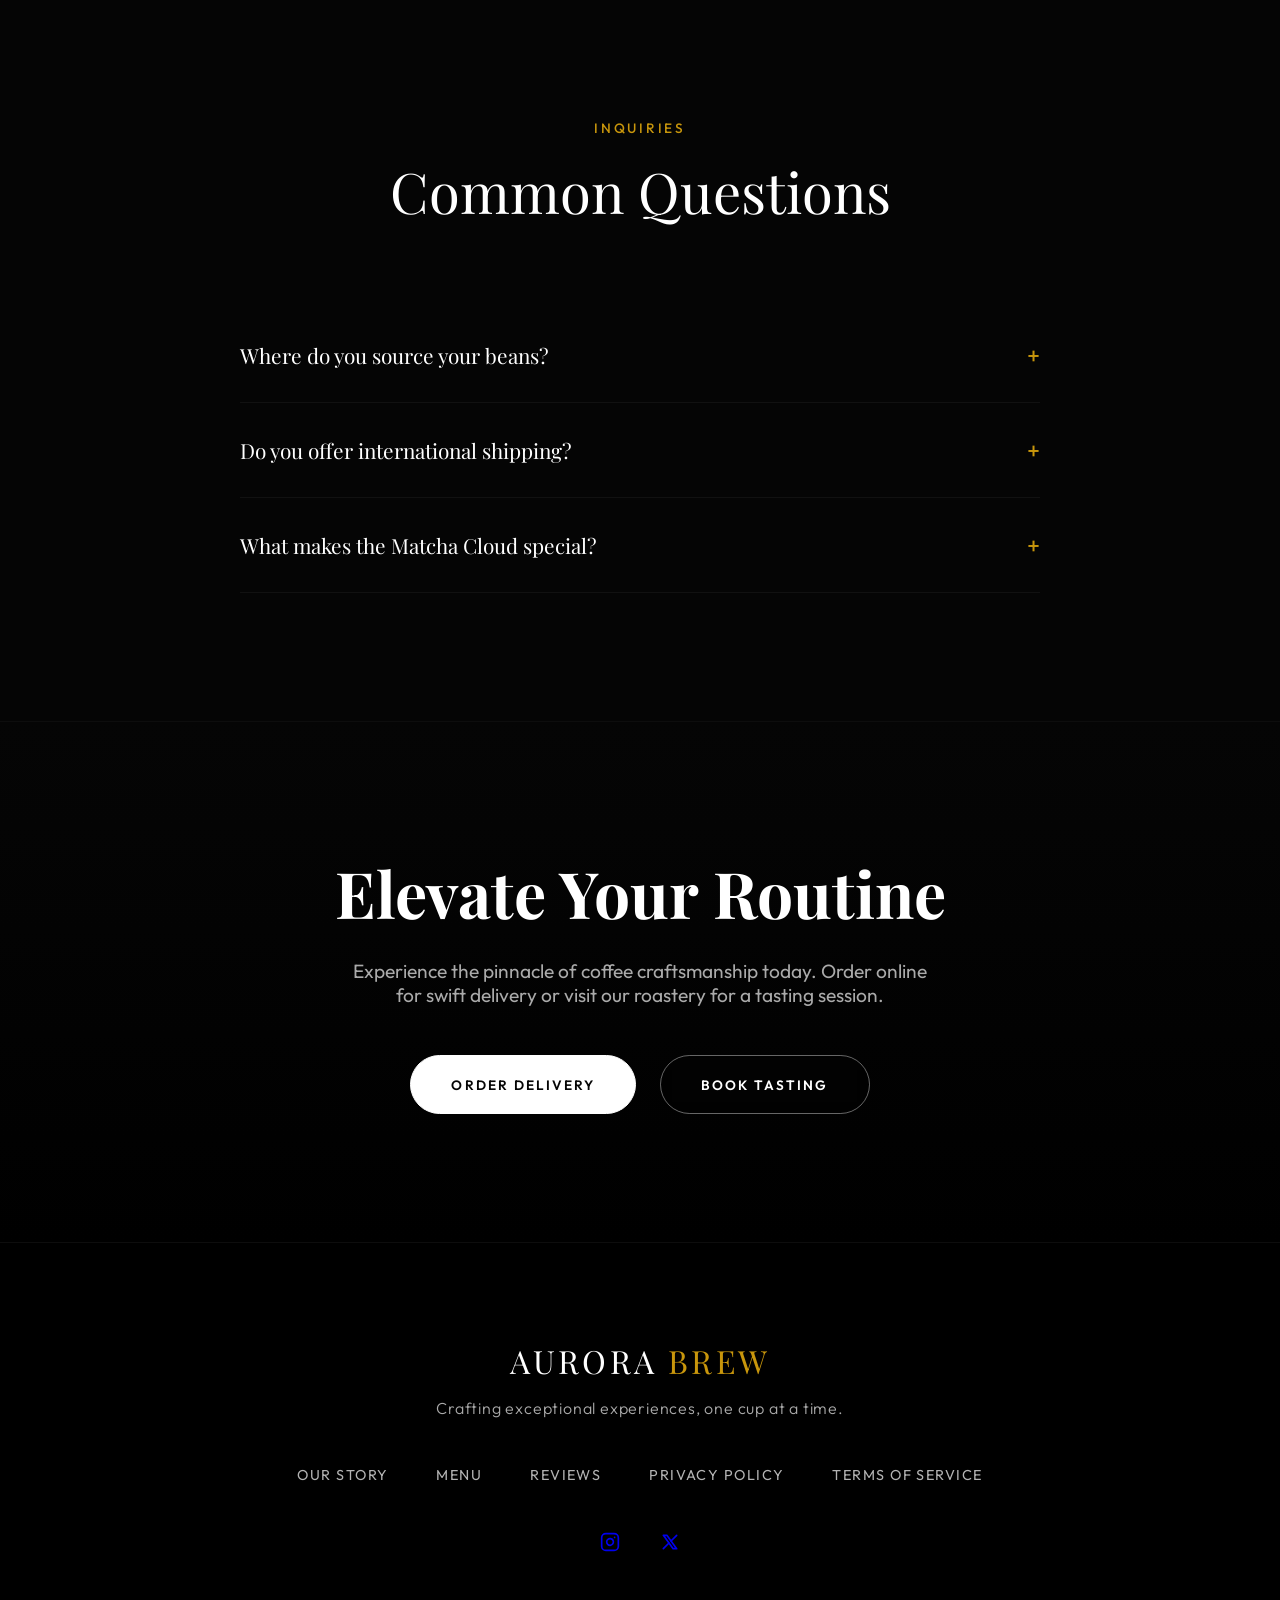
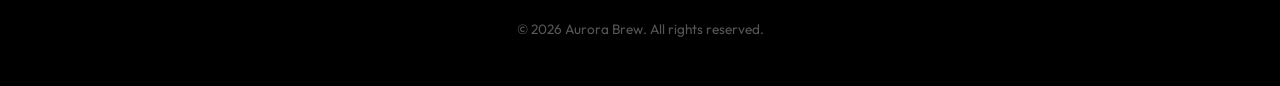
==== commit 5e0be59f: "Enhance mobile nav and add theme toggle feature Added mobile navigation and theme toggle functionali" ====
--- a/index.html
+++ b/index.html
@@ -9,6 +9,8 @@
     <link
         href="https://fonts.googleapis.com/css2?family=Outfit:wght@300;400;500;600&family=Playfair+Display:ital,wght@0,400;0,600;0,700;1,400&display=swap"
         rel="stylesheet">
+    <link rel="icon" type="image/png" href="logo.png" sizes="32x32">
+    <link rel="apple-touch-icon" href="logo.png">
 
     <style>
         :root {
@@ -140,12 +142,22 @@
         }
 
         .nav-brand {
+            display: inline-flex;
+            align-items: center;
+            gap: 0.7rem;
             font-family: var(--font-heading);
             font-weight: 700;
             font-size: 1.4rem;
             letter-spacing: 0.15em;
             color: var(--text-main);
             text-decoration: none;
+        }
+
+        .nav-brand-logo {
+            width: 56px;
+            height: 56px;
+            object-fit: contain;
+            border-radius: 50%;
         }
 
         .nav-brand span {
@@ -279,7 +291,7 @@
 
         .hero-left h1 {
             font-family: var(--font-heading);
-            font-size: 5rem;
+            font-size: clamp(2.4rem, 6vw, 5rem);
             font-weight: 700;
             line-height: 1;
             margin: 0 0 1rem 0;
@@ -291,7 +303,7 @@
         .hero-left h3 {
             font-family: var(--font-heading);
             font-style: italic;
-            font-size: 1.8rem;
+            font-size: clamp(1rem, 3.2vw, 1.8rem);
             font-weight: 400;
             color: var(--text-main);
             opacity: 0.9;
@@ -368,7 +380,7 @@
 
         .nav-number {
             font-family: var(--font-heading);
-            font-size: 12rem;
+            font-size: clamp(3rem, 12vw, 12rem);
             font-weight: 700;
             color: transparent;
             -webkit-text-stroke: 1px rgba(255, 255, 255, 0.15);
@@ -945,8 +957,23 @@
                 padding: 1.5rem 5%;
             }
 
+            .nav-brand {
+                gap: 0.5rem;
+                font-size: 1.2rem;
+            }
+
+            .nav-brand-logo {
+                width: 46px;
+                height: 46px;
+            }
+
             .nav-links {
                 display: none;
+            }
+
+            /* Mobile nav toggle visibility */
+            .menu-toggle {
+                display: inline-flex;
             }
 
             .hero-overlay {
@@ -969,48 +996,113 @@
                 font-size: 1.4rem;
             }
 
+            /* Move PREV/NEXT to bottom center on mobile */
             .hero-right {
                 position: absolute;
-                right: 5%;
-                top: 50%;
-                transform: translateY(-50%);
+                left: 50%;
+                bottom: 3.5rem;
+                top: auto;
+                transform: translateX(-50%);
+                flex-direction: column;
+                gap: 0.6rem;
+                align-items: center;
+            }
+
+            .nav-number {
+                font-size: clamp(1.6rem, 8vw, 4rem);
+            }
+
+            .nav-divider {
+                height: 18px;
+                width: 40px;
+            }
+
+            .hero-bottom {
+                display: none;
+            }
+
+            /* Hide social on hero mobile for space */
+
+            .section {
+                padding: 4rem 5%;
+            }
+
+            .section-title {
+                font-size: 2.5rem;
+            }
+
+            .story-container {
+                grid-template-columns: 1fr;
+            }
+
+            .story-image {
+                height: 350px;
+            }
+
+            .final-cta h2 {
+                font-size: 2.5rem;
+            }
+
+            /* Stack CTA buttons vertically on small screens */
+            .cta-group {
                 flex-direction: column;
                 gap: 1rem;
-            }
-
-            .nav-number {
-                font-size: 4rem;
-            }
-
-            .nav-divider {
-                height: 40px;
-            }
-
-            .hero-bottom {
-                display: none;
-            }
-
-            /* Hide social on hero mobile for space */
-
-            .section {
-                padding: 5rem 5%;
-            }
-
-            .section-title {
-                font-size: 2.5rem;
-            }
-
-            .story-container {
-                grid-template-columns: 1fr;
-            }
-
-            .story-image {
-                height: 350px;
-            }
-
-            .final-cta h2 {
-                font-size: 2.5rem;
-            }
+                align-items: center;
+            }
+
+            .cta-group .btn {
+                width: 100%;
+                max-width: 320px;
+            }
+
+            /* Ensure nav controls are easier to tap */
+            .nav-controls {
+                flex-direction: row;
+                gap: 1rem;
+            }
+
+            .nav-btn {
+                padding: 0.8rem 1.2rem;
+                border-radius: 12px;
+                font-size: 0.85rem;
+            }
+        }
+
+        /* Mobile nav styles (hidden by default) */
+        .menu-toggle {
+            display: none;
+            background: none;
+            border: none;
+            cursor: pointer;
+            color: var(--text-main);
+        }
+
+        .mobile-nav {
+            position: fixed;
+            top: 0;
+            right: 0;
+            bottom: 0;
+            left: 0;
+            background: rgba(0,0,0,0.9);
+            z-index: 200;
+            display: none;
+            flex-direction: column;
+            align-items: center;
+            justify-content: center;
+            gap: 1.5rem;
+            padding: 2rem;
+        }
+
+        .mobile-nav.show {
+            display: flex;
+        }
+
+        .mobile-nav a {
+            color: var(--text-main);
+            font-size: 1.2rem;
+            text-transform: uppercase;
+            letter-spacing: 0.12em;
+            text-decoration: none;
         }
     </style>
 </head>
@@ -1029,8 +1121,9 @@
     <!-- Navbar -->
     <nav class="navbar">
         <a href="#" class="nav-brand">
-    <a href="#" class="nav-brand">
-  <a href="#" class="nav-brand">AURORA <span>BREW</span></a>
+            <img src="logo.png" alt="Aurora Brew logo" class="nav-brand-logo">
+            AURORA <span>BREW</span>
+        </a>
         <div class="nav-right">
             <div class="nav-links">
                 <a href="#story">Our Story</a>
@@ -1038,6 +1131,9 @@
                 <a href="#reviews">Reviews</a>
                 <a href="#faq">FAQ</a>
             </div>
+            <button id="menu-toggle" class="menu-toggle" aria-label="Open Menu">
+                <svg viewBox="0 0 24 24" width="22" height="22" stroke="currentColor" stroke-width="2" fill="none" stroke-linecap="round" stroke-linejoin="round"><path d="M3 6h18M3 12h18M3 18h18"></path></svg>
+            </button>
             <button id="theme-toggle" class="theme-toggle" aria-label="Toggle Theme">
                 <!-- Sun Icon Default -->
                 <svg viewBox="0 0 24 24" width="22" height="22" stroke="currentColor" stroke-width="2" fill="none"
@@ -1055,6 +1151,14 @@
             </button>
         </div>
     </nav>
+
+    <div class="mobile-nav" id="mobile-nav" aria-hidden="true">
+        <a href="#story">Our Story</a>
+        <a href="#menu">Experience</a>
+        <a href="#reviews">Reviews</a>
+        <a href="#faq">FAQ</a>
+        <button id="mobile-close" class="menu-toggle" aria-label="Close Menu">Close</button>
+    </div>
 
     <!-- Hero Section -->
     <section id="hero-container">
@@ -1397,6 +1501,8 @@
 
                 for (let i = 0; i < variant.frames; i++) {
                     const img = new Image();
+                    img.decoding = 'async';
+                    img.loading = 'eager';
                     const padded = i.toString().padStart(3, '0');
                     img.src = `${variant.baseUrl}frame_${padded}_delay-0.04s.webp`;
 
@@ -1540,6 +1646,62 @@
                 themeToggle.innerHTML = sunIcon;
             }
         });
+
+        // Mobile menu toggle
+        const menuToggleBtn = document.getElementById('menu-toggle');
+        const mobileNav = document.getElementById('mobile-nav');
+        const mobileClose = document.getElementById('mobile-close');
+
+        if (menuToggleBtn && mobileNav) {
+            menuToggleBtn.addEventListener('click', () => {
+                mobileNav.classList.add('show');
+                mobileNav.setAttribute('aria-hidden', 'false');
+            });
+        }
+
+        if (mobileClose && mobileNav) {
+            mobileClose.addEventListener('click', () => {
+                mobileNav.classList.remove('show');
+                mobileNav.setAttribute('aria-hidden', 'true');
+            });
+        }
+
+        document.querySelectorAll('.mobile-nav a').forEach(link => {
+            link.addEventListener('click', () => {
+                if (mobileNav) {
+                    mobileNav.classList.remove('show');
+                    mobileNav.setAttribute('aria-hidden', 'true');
+                }
+            });
+        });
+
+        // Touch / swipe support for switching variants on mobile
+        let touchStartX = 0;
+        let touchStartY = 0;
+        const swipeThreshold = 40; // px
+
+        const heroSticky = document.querySelector('.sticky-hero') || document.getElementById('hero-container');
+        if (heroSticky) {
+            heroSticky.addEventListener('touchstart', (e) => {
+                const t = e.changedTouches[0];
+                touchStartX = t.clientX;
+                touchStartY = t.clientY;
+            }, {passive: true});
+
+            heroSticky.addEventListener('touchend', (e) => {
+                const t = e.changedTouches[0];
+                const dx = t.clientX - touchStartX;
+                const dy = t.clientY - touchStartY;
+
+                if (Math.abs(dx) > Math.abs(dy) && Math.abs(dx) > swipeThreshold) {
+                    if (dx < 0) {
+                        document.getElementById('next-btn').click();
+                    } else {
+                        document.getElementById('prev-btn').click();
+                    }
+                }
+            });
+        }
     </script>
 </body>
 
